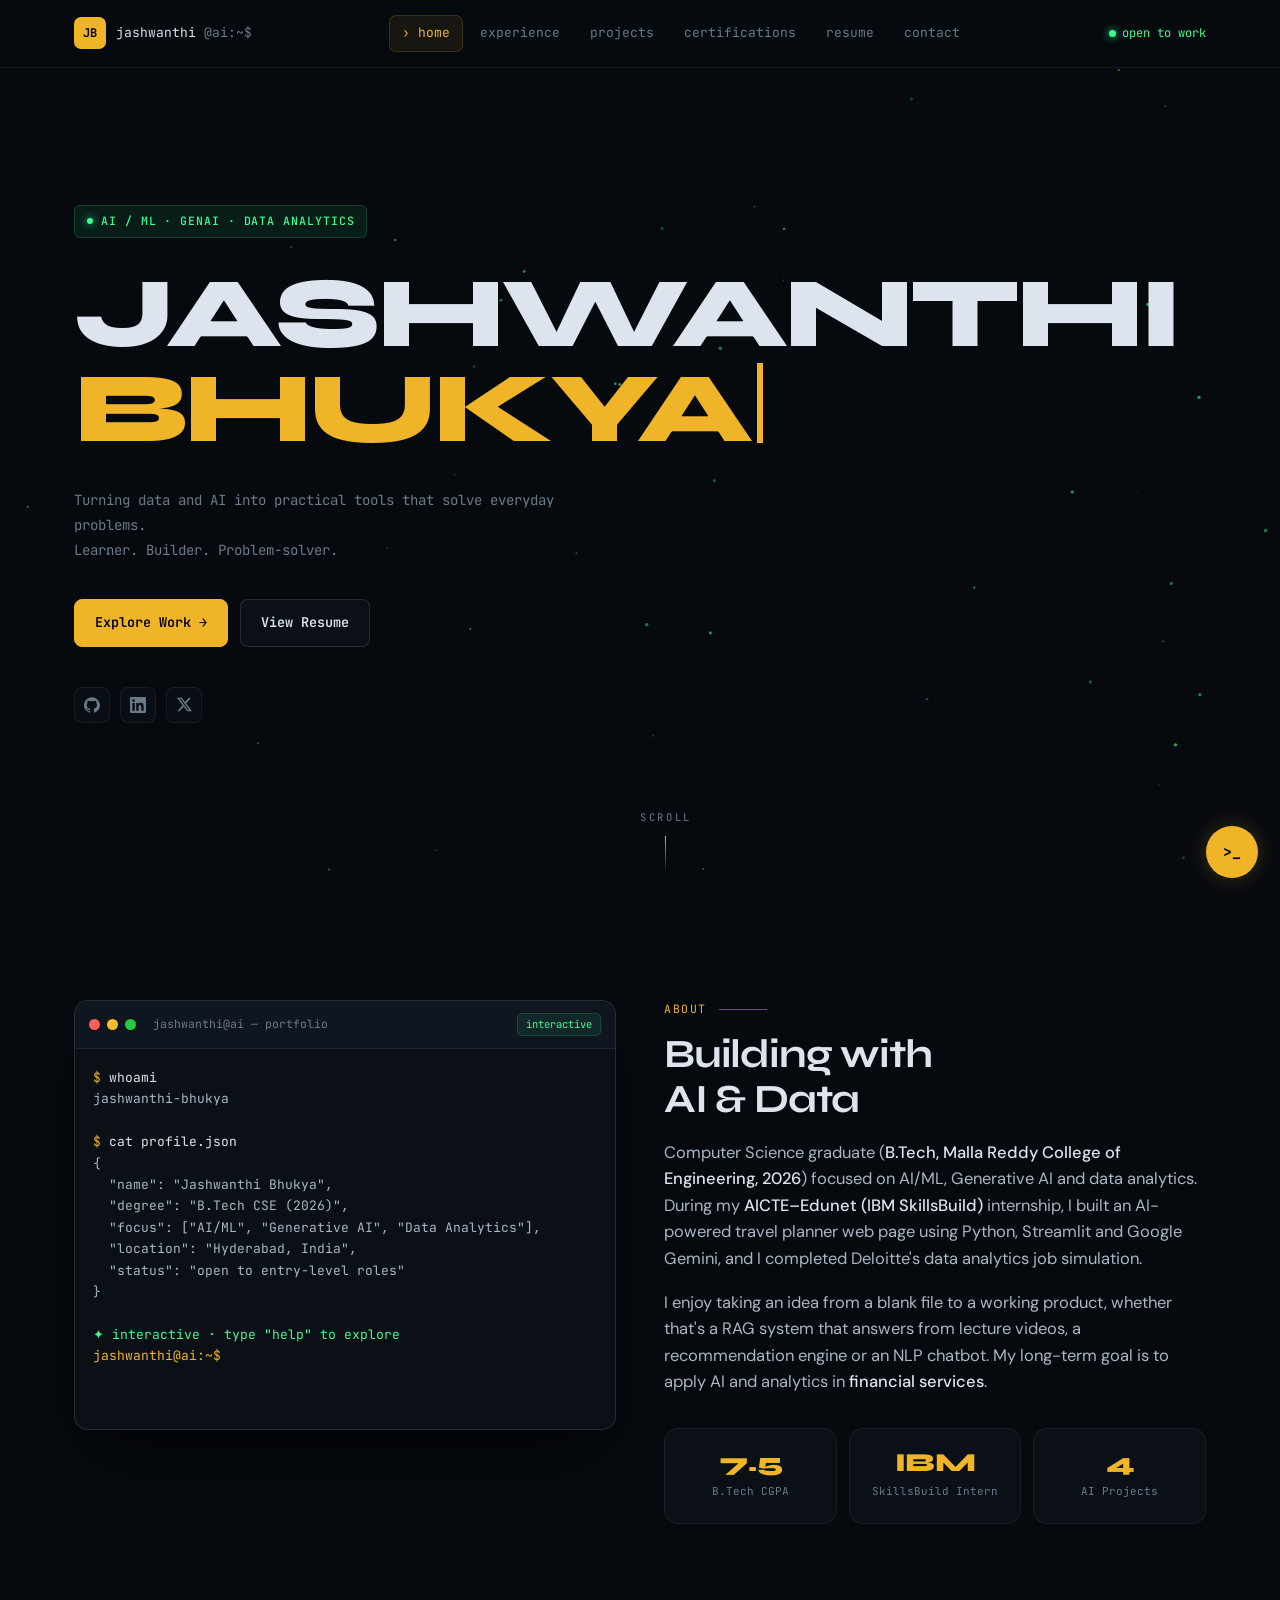
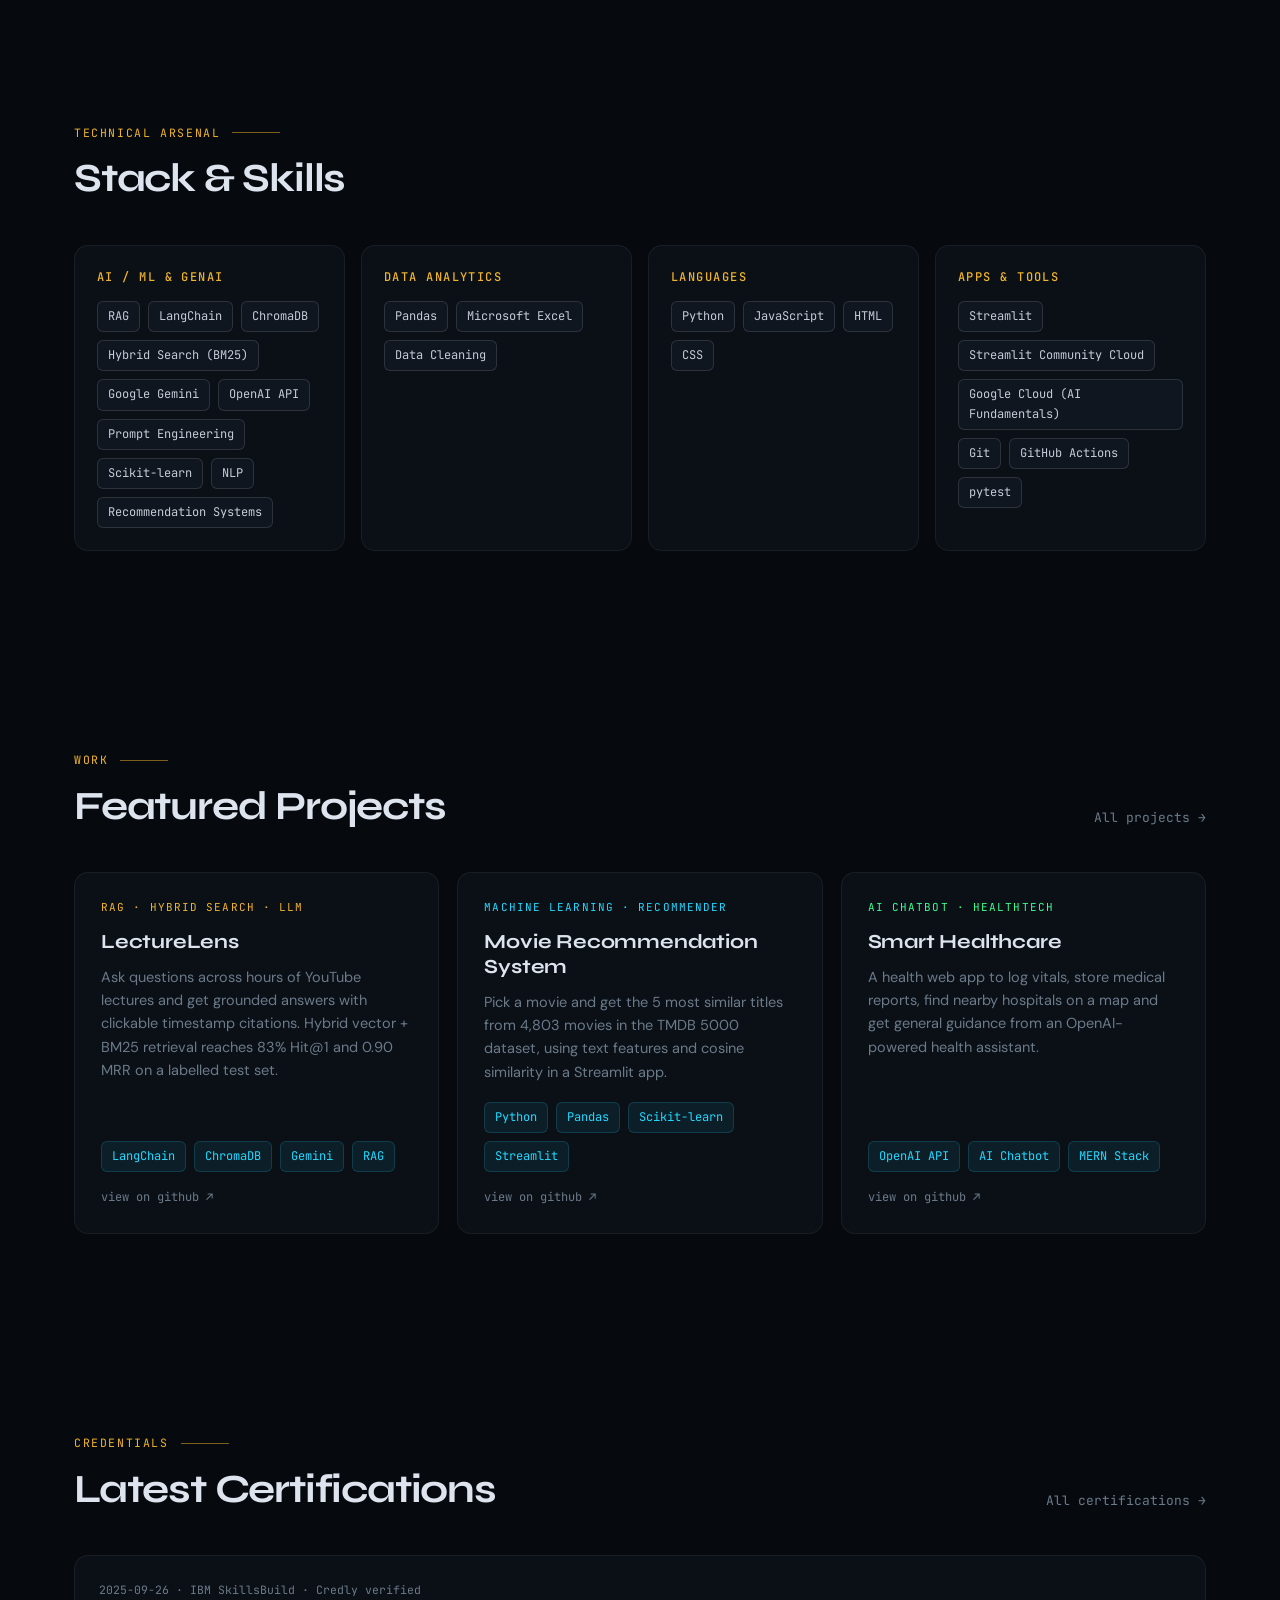
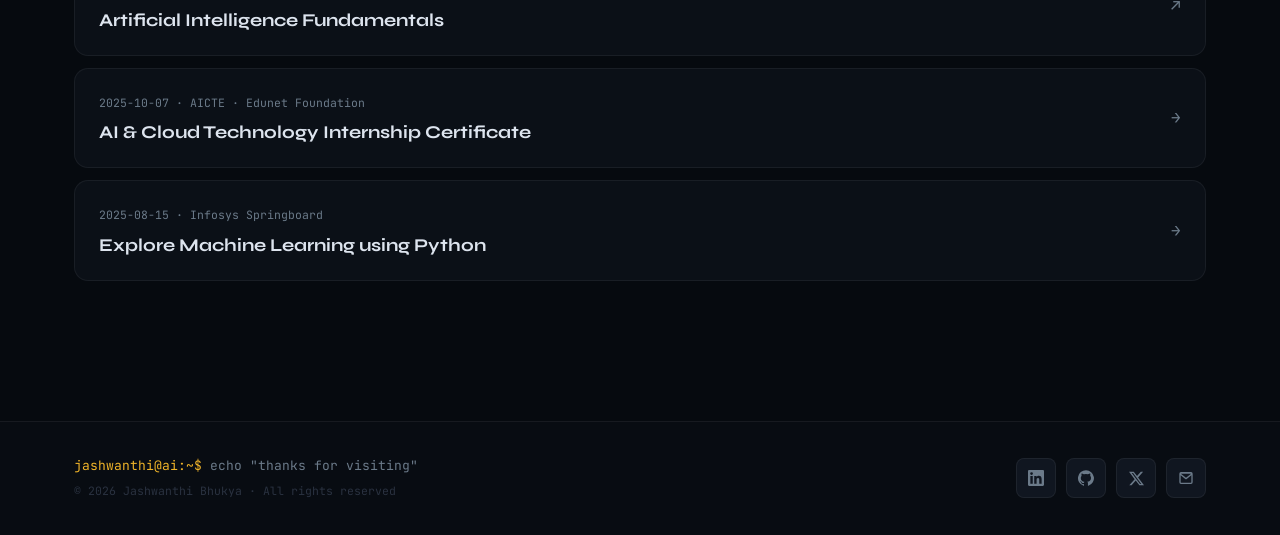
==== index.html @ b8790a80 "Add files via upload" ====
<!doctype html>
<html lang="en">
<head>
<meta charset="utf-8">
<meta name="viewport" content="width=device-width, initial-scale=1">
<title>Jashwanthi Bhukya | AI/ML, GenAI &amp; Data Analytics</title>
<meta name="description" content="Jashwanthi Bhukya – 2026 Computer Science graduate building with AI/ML, Generative AI and data analytics. Based in Hyderabad, open to roles in Hyderabad, Bengaluru and across India.">
<meta property="og:title" content="Jashwanthi Bhukya | AI/ML, GenAI & Data Analytics">
<meta property="og:description" content="Turning data and AI into practical tools that solve everyday problems.">
<link rel="icon" href="data:image/svg+xml,%3Csvg xmlns='http://www.w3.org/2000/svg' viewBox='0 0 32 32'%3E%3Crect width='32' height='32' rx='7' fill='%23f0b429'/%3E%3Ctext x='16' y='21' font-family='monospace' font-size='13' font-weight='700' text-anchor='middle' fill='%23000'%3EJB%3C/text%3E%3C/svg%3E">
<link rel="preconnect" href="https://fonts.googleapis.com">
<link rel="preconnect" href="https://fonts.gstatic.com" crossorigin>
<link href="https://fonts.googleapis.com/css2?family=Syne:wght@600;700;800&family=JetBrains+Mono:wght@400;500;600;700&family=DM+Sans:opsz,wght@9..40,300;9..40,400;9..40,500&display=swap" rel="stylesheet">
<link rel="stylesheet" href="styles.css">
</head>
<body data-page="home">
<main>

<!-- ================= HERO ================= -->
<section class="hero">
  <div class="container">
    <div class="animate-in d-1"><span class="pill">AI / ML · GenAI · Data Analytics</span></div>
    <div class="animate-in d-2"><h1><span class="line">Jashwanthi</span><span class="line accent">Bhukya<span class="cursor"></span></span></h1></div>
    <div class="animate-in d-3"><p class="tagline">Turning data and AI into practical tools that solve everyday problems.<br>Learner. Builder. Problem-solver.</p></div>
    <div class="animate-in d-4 btn-row">
      <a href="projects.html" class="btn primary">Explore Work →</a>
      <a href="resume.html" class="btn">View Resume</a>
    </div>
    <div class="animate-in d-5 hero-socials-wrap"><div data-socials="hero-socials"></div></div>
  </div>
  <div class="scroll-hint animate-in d-6">scroll</div>
</section>

<!-- ================= ABOUT ================= -->
<section>
  <div class="container about-grid">
    <div class="terminal reveal">
      <div class="term-bar"><i></i><i></i><i></i><span>jashwanthi@ai — portfolio</span><span class="badge-int">interactive</span></div>
      <div class="term-body" id="term-body">
        <div class="term-input"><label for="term-in">jashwanthi@ai:~$</label><input id="term-in" type="text" autocomplete="off" spellcheck="false" aria-label="Terminal command"></div>
      </div>
    </div>

    <div class="about-copy reveal">
      <span class="label">About</span>
      <h2>Building with<br>AI &amp; Data</h2>
      <p>Computer Science graduate (<b>B.Tech, Malla Reddy College of Engineering, 2026</b>) focused on AI/ML, Generative AI and data analytics. During my <b>AICTE–Edunet (IBM SkillsBuild)</b> internship, I built an AI-powered travel planner web page using Python, Streamlit and Google Gemini, and I completed Deloitte's data analytics job simulation.</p>
      <p>I enjoy taking an idea from a blank file to a working product, whether that's a RAG system that answers from lecture videos, a recommendation engine or an NLP chatbot. My long-term goal is to apply AI and analytics in <b>financial services</b>.</p>
      <div class="stats">
        <div class="stat"><b>7.5</b><span>B.Tech CGPA</span></div>
        <div class="stat"><b>IBM</b><span>SkillsBuild Intern</span></div>
        <div class="stat"><b>4</b><span>AI Projects</span></div>
      </div>
    </div>
  </div>
</section>

<!-- ================= STACK ================= -->
<section>
  <div class="container">
    <div class="section-head reveal"><div><span class="label">Technical Arsenal</span><h2>Stack &amp; Skills</h2></div></div>
    <div class="stack-grid">
      <div class="stack-card reveal"><h3>AI / ML &amp; GENAI</h3><div class="chips"><span class="chip">RAG</span><span class="chip">LangChain</span><span class="chip">ChromaDB</span><span class="chip">Hybrid Search (BM25)</span><span class="chip">Google Gemini</span><span class="chip">OpenAI API</span><span class="chip">Prompt Engineering</span><span class="chip">Scikit-learn</span><span class="chip">NLP</span><span class="chip">Recommendation Systems</span></div></div>
      <div class="stack-card reveal"><h3>DATA ANALYTICS</h3><div class="chips"><span class="chip">Pandas</span><span class="chip">Microsoft Excel</span><span class="chip">Data Cleaning</span></div></div>
      <div class="stack-card reveal"><h3>LANGUAGES</h3><div class="chips"><span class="chip">Python</span><span class="chip">JavaScript</span><span class="chip">HTML</span><span class="chip">CSS</span></div></div>
      <div class="stack-card reveal"><h3>APPS &amp; TOOLS</h3><div class="chips"><span class="chip">Streamlit</span><span class="chip">Streamlit Community Cloud</span><span class="chip">Google Cloud (AI Fundamentals)</span><span class="chip">Git</span><span class="chip">GitHub Actions</span><span class="chip">pytest</span></div></div>
    </div>
  </div>
</section>

<!-- ================= FEATURED PROJECTS ================= -->
<section>
  <div class="container">
    <div class="section-head reveal">
      <div><span class="label">Work</span><h2>Featured Projects</h2></div>
      <a href="projects.html" class="link-arrow">All projects →</a>
    </div>
    <div class="project-grid">
      <a class="project reveal" href="https://github.com/bhukyajashwanthi/lecturelens" target="_blank" rel="noopener">
        <span class="cat">RAG · Hybrid Search · LLM</span>
        <h3>LectureLens</h3>
        <p>Ask questions across hours of YouTube lectures and get grounded answers with clickable timestamp citations. Hybrid vector + BM25 retrieval reaches 83% Hit@1 and 0.90 MRR on a labelled test set.</p>
        <div class="chips"><span class="chip">LangChain</span><span class="chip">ChromaDB</span><span class="chip">Gemini</span><span class="chip">RAG</span></div>
        <span class="go">view on github ↗</span>
      </a>
      <a class="project reveal" href="https://github.com/bhukyajashwanthi/Movie-Recommendation-System" target="_blank" rel="noopener">
        <span class="cat cyan">Machine Learning · Recommender</span>
        <h3>Movie Recommendation System</h3>
        <p>Pick a movie and get the 5 most similar titles from 4,803 movies in the TMDB 5000 dataset, using text features and cosine similarity in a Streamlit app.</p>
        <div class="chips"><span class="chip">Python</span><span class="chip">Pandas</span><span class="chip">Scikit-learn</span><span class="chip">Streamlit</span></div>
        <span class="go">view on github ↗</span>
      </a>
      <a class="project reveal" href="https://github.com/bhukyajashwanthi/smarthealthcare" target="_blank" rel="noopener">
        <span class="cat green">AI Chatbot · HealthTech</span>
        <h3>Smart Healthcare</h3>
        <p>A health web app to log vitals, store medical reports, find nearby hospitals on a map and get general guidance from an OpenAI-powered health assistant.</p>
        <div class="chips"><span class="chip">OpenAI API</span><span class="chip">AI Chatbot</span><span class="chip">MERN Stack</span></div>
        <span class="go">view on github ↗</span>
      </a>
    </div>
  </div>
</section>

<!-- ================= LATEST CREDENTIALS (mirrors "Latest Writing") ================= -->
<section>
  <div class="container">
    <div class="section-head reveal">
      <div><span class="label">Credentials</span><h2>Latest Certifications</h2></div>
      <a href="certifications.html" class="link-arrow">All certifications →</a>
    </div>
    <div class="list-rows">
      <a class="row-link reveal" href="https://www.credly.com/badges/cf4768bc-b0b2-471b-96e0-168a74e50fd7" target="_blank" rel="noopener">
        <div><span class="meta">2025-09-26 · IBM SkillsBuild · Credly verified</span><h3>Artificial Intelligence Fundamentals</h3></div><span class="arrow">↗</span>
      </a>
      <a class="row-link reveal" href="certificates/aicte-edunet-internship.pdf" target="_blank" rel="noopener">
        <div><span class="meta">2025-10-07 · AICTE · Edunet Foundation</span><h3>AI &amp; Cloud Technology Internship Certificate</h3></div><span class="arrow">→</span>
      </a>
      <a class="row-link reveal" href="certificates/infosys-explore-ml-python.jpg" target="_blank" rel="noopener">
        <div><span class="meta">2025-08-15 · Infosys Springboard</span><h3>Explore Machine Learning using Python</h3></div><span class="arrow">→</span>
      </a>
    </div>
  </div>
</section>

</main>
<script src="script.js"></script>
</body>
</html>
---- styles.css ----
:root {
  --bg: #060a0f; --surface: #0b1017; --surface-2: #101620; --surface-3: #192030;
  --border: #ffffff0f; --border-bright: #ffffff1f;
  --amber: #f0b429; --amber-10: #f0b42914; --amber-20: #f0b42929;
  --amber-glow: 0 0 20px #f0b42933, 0 0 60px #f0b42914;
  --cyan: #22d9ff; --cyan-10: #22d9ff14; --cyan-20: #22d9ff29;
  --green: #39ff91; --green-10: #39ff9114; --green-20: #39ff9129;
  --text: #dde4ee; --text-muted: #6b7a89; --text-dim: #2a3240;
  --font-display: "Syne", sans-serif; --font-mono: "JetBrains Mono", monospace; --font-body: "DM Sans", sans-serif;
  --nav-height: 68px; --radius: 8px; --radius-lg: 14px;
  color-scheme: dark;
}
* { box-sizing: border-box; margin: 0; padding: 0; }
html { scroll-behavior: smooth; scroll-padding-top: calc(var(--nav-height) + 12px); }
body { background: var(--bg); color: var(--text); font-family: var(--font-body); font-size: 16px; line-height: 1.6; overflow-x: hidden; min-height: 100vh; display: flex; flex-direction: column; }
main { flex: 1; }
a { color: inherit; text-decoration: none; }
::selection { background: var(--amber); color: #000; }
#particles { position: fixed; inset: 0; z-index: 0; pointer-events: none; }
main, footer { position: relative; z-index: 1; }
.container { width: 100%; max-width: 1180px; margin: 0 auto; padding: 0 24px; }
.muted { color: var(--text-muted); }

/* ================= NAV ================= */
.nav { position: fixed; top: 0; left: 0; right: 0; height: var(--nav-height); z-index: 50; display: flex; align-items: center;
  background: #060a0fcc; backdrop-filter: blur(14px); -webkit-backdrop-filter: blur(14px); border-bottom: 1px solid var(--border); }
.nav .container { display: flex; align-items: center; justify-content: space-between; gap: 16px; }
.brand { display: flex; align-items: center; gap: 10px; font-family: var(--font-mono); font-size: 13px; }
.brand-logo { width: 32px; height: 32px; border-radius: 7px; background: var(--amber); color: #000; display: grid; place-items: center; font-weight: 700; font-size: 12px; }
.brand-host { color: var(--text-muted); }
.nav-links { display: flex; gap: 4px; list-style: none; font-family: var(--font-mono); font-size: 13px; }
.nav-links a { padding: 7px 12px; border-radius: 7px; color: var(--text-muted); border: 1px solid transparent; transition: color .2s, background .2s; display: block; }
.nav-links a:hover { color: var(--text); }
.nav-links a.active { color: var(--amber); background: var(--amber-10); border-color: var(--amber-20); }
.nav-links a.active::before { content: "› "; }
.nav-right { display: flex; align-items: center; gap: 12px; }
.status { font-family: var(--font-mono); font-size: 12px; color: var(--green); display: flex; align-items: center; gap: 6px; white-space: nowrap; }
.status::before { content: ""; width: 7px; height: 7px; border-radius: 50%; background: var(--green); box-shadow: 0 0 8px var(--green); animation: pulse 2s infinite; }
@keyframes pulse { 50% { opacity: .35; } }
.menu-btn { display: none; background: none; border: 1px solid var(--border-bright); color: var(--text); border-radius: 7px; width: 36px; height: 34px; font-size: 16px; cursor: pointer; }

/* ================= HERO ================= */
.hero { min-height: 100vh; display: flex; align-items: center; padding: calc(var(--nav-height) + 40px) 0 80px; position: relative; }
.pill { display: inline-flex; align-items: center; gap: 8px; font-family: var(--font-mono); font-size: 11.5px; font-weight: 500; letter-spacing: .08em;
  color: var(--green); background: var(--green-10); border: 1px solid var(--green-20); padding: 6px 12px; border-radius: 6px; text-transform: uppercase; }
.pill::before { content: ""; width: 6px; height: 6px; border-radius: 50%; background: var(--green); box-shadow: 0 0 8px var(--green); }
.hero h1 { font-family: var(--font-display); font-weight: 800; font-size: min(100px, calc((min(100vw, 1180px) - 52px) / 11.2)); line-height: .95; letter-spacing: -0.04em; margin: 28px 0 32px; text-transform: uppercase; }
.hero h1 .line { display: block; }
.hero h1 .accent { color: var(--amber); }
.cursor { display: inline-block; width: .06em; height: .8em; background: var(--amber); margin-left: .08em; vertical-align: -0.02em; animation: blink 1s steps(1) infinite; }
@keyframes blink { 50% { opacity: 0; } }
.tagline { font-family: var(--font-mono); font-size: 14px; color: var(--text-muted); max-width: 540px; line-height: 1.8; }
.btn-row { display: flex; flex-wrap: wrap; gap: 12px; margin-top: 36px; }
.btn { display: inline-flex; align-items: center; gap: 8px; font-family: var(--font-mono); font-size: 13.5px; font-weight: 600; padding: 12px 20px; border-radius: var(--radius);
  border: 1px solid var(--border-bright); background: var(--surface); color: var(--text); cursor: pointer; transition: transform .2s, box-shadow .2s, border-color .2s; }
.btn:hover { transform: translateY(-2px); border-color: var(--amber-20); }
.btn.primary { background: var(--amber); color: #000; border-color: var(--amber); }
.btn.primary:hover { box-shadow: var(--amber-glow); }
.btn.small { padding: 7px 12px; font-size: 12px; }
.scroll-hint { position: absolute; bottom: 28px; left: 50%; transform: translateX(-50%); font-family: var(--font-mono); font-size: 10.5px; letter-spacing: .25em; color: var(--text-muted); display: flex; flex-direction: column; align-items: center; gap: 10px; text-transform: uppercase; }
.scroll-hint::after { content: ""; width: 1px; height: 36px; background: linear-gradient(var(--amber), transparent); animation: drip 2s infinite; }
@keyframes drip { 0% { transform: scaleY(0); transform-origin: top; } 50% { transform: scaleY(1); transform-origin: top; } 51% { transform-origin: bottom; } 100% { transform: scaleY(0); transform-origin: bottom; } }

/* staggered entrance */
.animate-in { opacity: 0; transform: translateY(18px); animation: rise .8s cubic-bezier(.2,.7,.2,1) forwards; }
.d-1 { animation-delay: .1s; } .d-2 { animation-delay: .25s; } .d-3 { animation-delay: .45s; } .d-4 { animation-delay: .6s; } .d-5 { animation-delay: .75s; } .d-6 { animation-delay: 1s; }
@keyframes rise { to { opacity: 1; transform: none; } }

/* ================= SOCIAL ICONS ================= */
.socials-icons { display: flex; gap: 10px; flex-wrap: wrap; }
.socials-icons a { width: 36px; height: 36px; display: grid; place-items: center; border-radius: var(--radius); background: #0b1017cc; border: 1px solid var(--border);
  color: var(--text-muted); transition: color .2s, border-color .2s, transform .2s, box-shadow .2s, background .2s; }
.socials-icons a:hover, .socials-icons a:focus-visible { color: var(--amber); border-color: var(--amber-20); background: var(--amber-10); transform: translateY(-3px); box-shadow: var(--amber-glow); outline: none; }
.hero-socials { margin-top: 40px; }

/* ================= SECTIONS ================= */
section { padding: 100px 0; }
.label { font-family: var(--font-mono); font-size: 11.5px; letter-spacing: .14em; color: var(--amber); display: flex; align-items: center; gap: 12px; text-transform: uppercase; }
.label::after { content: ""; width: 48px; height: 1px; background: var(--amber); opacity: .5; }
h2 { font-family: var(--font-display); font-weight: 700; font-size: clamp(30px, 4vw, 40px); letter-spacing: -0.03em; line-height: 1.12; margin: 14px 0 0; }
.section-head { display: flex; justify-content: space-between; align-items: flex-end; gap: 16px; margin-bottom: 44px; flex-wrap: wrap; }
.link-arrow { font-family: var(--font-mono); font-size: 13px; color: var(--text-muted); transition: color .2s; }
.link-arrow:hover { color: var(--amber); }

/* page header (inner pages) */
.page-head { padding: calc(var(--nav-height) + 72px) 0 40px; }
.page-head h1 { font-family: var(--font-display); font-weight: 800; font-size: clamp(28px, 8.6vw, 76px); letter-spacing: -0.04em; line-height: 1.02; margin-top: 16px; }
.page-head p { font-size: 16px; color: var(--text-muted); max-width: 560px; margin-top: 18px; }
.page-body { padding: 20px 0 100px; }

/* ================= ABOUT ================= */
.about-grid { display: grid; grid-template-columns: 1fr 1fr; gap: 48px; align-items: start; }
.about-copy p { color: #aab6c3; margin-top: 18px; font-size: 16.5px; }
.about-copy p b { color: var(--text); font-weight: 500; }
.stats { display: grid; grid-template-columns: repeat(3, 1fr); gap: 12px; margin-top: 32px; }
.stat { background: var(--surface); border: 1px solid var(--border); border-radius: var(--radius-lg); padding: 20px 12px; text-align: center; }
.stat b { display: block; font-family: var(--font-display); font-weight: 800; font-size: 26px; color: var(--amber); letter-spacing: -0.02em; line-height: 1.1; }
.stat span { font-family: var(--font-mono); font-size: 11px; color: var(--text-muted); }

/* ================= TERMINAL ================= */
.terminal { background: var(--surface); border: 1px solid var(--border-bright); border-radius: var(--radius-lg); overflow: hidden; font-family: var(--font-mono); font-size: 13px; box-shadow: 0 30px 80px #00000080; }
.term-bar { display: flex; align-items: center; gap: 7px; padding: 12px 14px; background: var(--surface-2); border-bottom: 1px solid var(--border); }
.term-bar i { width: 11px; height: 11px; border-radius: 50%; display: block; }
.term-bar i:nth-child(1) { background: #ff5f57; } .term-bar i:nth-child(2) { background: #febc2e; } .term-bar i:nth-child(3) { background: #28c840; }
.term-bar span { margin-left: 10px; font-size: 11.5px; color: var(--text-muted); }
.term-bar .badge-int { margin-left: auto; font-size: 10.5px; color: var(--green); border: 1px solid var(--green-20); background: var(--green-10); padding: 2px 8px; border-radius: 5px; }
.term-body { padding: 18px; height: 380px; overflow-y: auto; line-height: 1.65; scrollbar-width: thin; scrollbar-color: var(--surface-3) transparent; }
.term-body .out { white-space: pre-wrap; color: #aab6c3; }
.term-body .cmd { color: var(--text); white-space: pre-wrap; }
.term-body .cmd b { color: var(--amber); font-weight: 400; }
.term-body .key { color: var(--cyan); }
.term-body .ok { color: var(--green); }
.term-body .err { color: #ff7b72; white-space: pre-wrap; }
.term-input { display: flex; align-items: center; gap: 8px; }
.term-input label { color: var(--amber); white-space: nowrap; }
.term-input input { flex: 1; min-width: 0; background: none; border: 0; outline: 0; color: var(--text); font: inherit; caret-color: var(--amber); }

/* ================= STACK ================= */
.stack-grid { display: grid; grid-template-columns: repeat(auto-fit, minmax(260px, 1fr)); gap: 16px; }
.stack-card { background: var(--surface); border: 1px solid var(--border); border-radius: var(--radius-lg); padding: 22px; transition: border-color .25s, transform .25s; }
.stack-card:hover { border-color: var(--amber-20); transform: translateY(-3px); }
.stack-card h3 { font-family: var(--font-mono); font-size: 12px; letter-spacing: .12em; color: var(--amber); font-weight: 500; margin-bottom: 14px; }
.chips { display: flex; flex-wrap: wrap; gap: 8px; }
.chip { font-family: var(--font-mono); font-size: 12px; padding: 5px 10px; border-radius: 6px; background: var(--surface-2); border: 1px solid var(--border-bright); color: #c3ccd7; }

/* ================= PROJECT CARDS (home) ================= */
.project-grid { display: grid; grid-template-columns: repeat(3, 1fr); gap: 18px; }
.project { background: var(--surface); border: 1px solid var(--border); border-radius: var(--radius-lg); padding: 26px; display: flex; flex-direction: column; transition: transform .25s, border-color .25s, box-shadow .25s; }
a.project:hover { transform: translateY(-4px); border-color: var(--amber-20); box-shadow: 0 20px 50px #00000066; }
.project .cat { font-family: var(--font-mono); font-size: 11px; letter-spacing: .1em; text-transform: uppercase; color: var(--amber); }
.cat.cyan { color: var(--cyan) !important; } .cat.green { color: var(--green) !important; }
.project h3 { font-family: var(--font-display); font-size: 20px; font-weight: 700; letter-spacing: -0.01em; line-height: 1.25; margin: 12px 0 12px; }
.project p { color: var(--text-muted); font-size: 14.5px; flex: 1; }
.project .chips, .pcard .chips, .job .chips { margin-top: 18px; }
.project .chip, .pcard .chip, .job .chip { color: var(--cyan); background: var(--cyan-10); border-color: var(--cyan-20); }
.project .go { font-family: var(--font-mono); font-size: 12px; color: var(--text-muted); margin-top: 16px; }
a.project:hover .go { color: var(--amber); }

/* ================= PROJECTS PAGE ================= */
.pcards { display: grid; gap: 18px; }
.pcard { background: var(--surface); border: 1px solid var(--border); border-radius: var(--radius-lg); padding: 28px 30px; transition: border-color .25s; }
.pcard:hover { border-color: var(--amber-20); }
.pcard-top { display: flex; justify-content: space-between; gap: 14px; align-items: flex-start; flex-wrap: wrap; }
.pcard .ctx { display: block; font-family: var(--font-mono); font-size: 11px; letter-spacing: .1em; text-transform: uppercase; color: var(--text-muted); }
.pcard .cat { display: block; font-family: var(--font-mono); font-size: 11.5px; letter-spacing: .06em; color: var(--amber); margin-top: 4px; }
.pcard h3 { font-family: var(--font-display); font-size: 24px; font-weight: 700; letter-spacing: -0.02em; margin-top: 12px; }
.pcard p { color: #aab6c3; margin-top: 10px; max-width: 860px; }
.badge { font-family: var(--font-mono); font-size: 11px; padding: 4px 10px; border-radius: 6px; white-space: nowrap; display: inline-flex; align-items: center; gap: 6px; }
.badge::before { content: ""; width: 6px; height: 6px; border-radius: 50%; background: currentColor; }
.badge.done { color: var(--green); background: var(--green-10); border: 1px solid var(--green-20); }
.badge.wip { color: var(--amber); background: var(--amber-10); border: 1px solid var(--amber-20); }
.tri { list-style: none; margin-top: 14px; display: grid; gap: 6px; color: #aab6c3; font-size: 15px; }
.tri li { padding-left: 20px; position: relative; }
.tri li::before { content: "▸"; position: absolute; left: 0; color: var(--amber); }
.pcard-foot { display: flex; gap: 18px; flex-wrap: wrap; margin-top: 20px; padding-top: 16px; border-top: 1px solid var(--border); font-family: var(--font-mono); font-size: 12.5px; }
.pcard-foot a { color: var(--text); transition: color .2s; } .pcard-foot a:hover { color: var(--amber); }
.pcard-foot .soon { color: var(--text-muted); }

/* ================= EXPERIENCE PAGE ================= */
.timeline { position: relative; display: grid; gap: 22px; padding-left: 34px; }
.timeline::before { content: ""; position: absolute; left: 7px; top: 10px; bottom: 10px; width: 1px; background: linear-gradient(var(--amber), var(--border)); }
.job { position: relative; background: var(--surface); border: 1px solid var(--border); border-radius: var(--radius-lg); padding: 26px 28px; transition: border-color .25s; }
.job:hover { border-color: var(--amber-20); }
.job.featured { border-color: var(--amber-20); box-shadow: 0 0 0 1px var(--amber-10) inset; }
.job::before { content: ""; position: absolute; left: -33px; top: 30px; width: 13px; height: 13px; border-radius: 50%; background: var(--bg); border: 2px solid var(--amber); box-shadow: 0 0 10px var(--amber-20); }
.job-top { display: flex; justify-content: space-between; gap: 12px; flex-wrap: wrap; align-items: flex-start; }
.job h3 { font-family: var(--font-display); font-size: 21px; font-weight: 700; letter-spacing: -0.01em; display: flex; align-items: center; gap: 10px; flex-wrap: wrap; }
.when { font-family: var(--font-mono); font-size: 11.5px; color: var(--text-muted); border: 1px solid var(--border-bright); background: var(--surface-2); padding: 4px 10px; border-radius: 6px; white-space: nowrap; }
.job .role { font-family: var(--font-mono); font-size: 13px; color: var(--amber); margin-top: 6px; }
.job .sub { font-family: var(--font-mono); font-size: 11.5px; color: var(--text-muted); margin-top: 2px; }
.job .btn-row { margin-top: 20px; }

/* ================= CERTIFICATIONS ================= */
.cert-grid { display: grid; grid-template-columns: repeat(auto-fill, minmax(330px, 1fr)); gap: 16px; }
.cert { background: var(--surface); border: 1px solid var(--border); border-radius: var(--radius-lg); padding: 22px; display: flex; flex-direction: column; gap: 6px; transition: border-color .25s, transform .25s; }
.cert:hover { border-color: var(--amber-20); transform: translateY(-3px); }
.cert .issuer { font-family: var(--font-mono); font-size: 11px; letter-spacing: .12em; text-transform: uppercase; color: var(--green); }
.cert h3 { font-family: var(--font-display); font-size: 17px; font-weight: 700; line-height: 1.3; }
.cert .date { font-family: var(--font-mono); font-size: 12px; color: var(--text-muted); }
.cert .btn-row { margin-top: auto; padding-top: 12px; gap: 8px; }

/* home "latest credentials" list (mirrors "Latest Writing") */
.list-rows { display: grid; gap: 12px; }
.row-link { display: flex; justify-content: space-between; align-items: center; gap: 16px; background: var(--surface); border: 1px solid var(--border); border-radius: var(--radius-lg); padding: 20px 24px; transition: border-color .25s, transform .25s; }
.row-link:hover { border-color: var(--amber-20); transform: translateX(4px); }
.row-link .meta { font-family: var(--font-mono); font-size: 11.5px; color: var(--text-muted); }
.row-link h3 { font-family: var(--font-display); font-size: 18px; font-weight: 700; margin-top: 4px; }
.row-link .arrow { font-family: var(--font-mono); color: var(--text-muted); transition: color .2s; }
.row-link:hover .arrow { color: var(--amber); }

/* ================= CONTACT PAGE ================= */
.contact-grid { display: grid; grid-template-columns: 1fr 1fr; gap: 28px; align-items: start; }
.cmd-label { font-family: var(--font-mono); font-size: 12.5px; color: var(--text-muted); margin-bottom: 14px; }
.cmd-label b { color: var(--amber); font-weight: 400; }
.channels { display: grid; gap: 12px; }
.channel { display: flex; align-items: center; gap: 16px; background: var(--surface); border: 1px solid var(--border); border-radius: var(--radius-lg); padding: 16px 20px; transition: border-color .25s, transform .25s; }
.channel:hover { border-color: var(--amber-20); transform: translateX(4px); }
.channel .ico { width: 38px; height: 38px; border-radius: 8px; display: grid; place-items: center; background: var(--surface-2); border: 1px solid var(--border-bright); color: var(--amber); flex-shrink: 0; }
.channel .txt { flex: 1; min-width: 0; }
.channel .txt small { display: block; font-family: var(--font-mono); font-size: 11px; color: var(--text-muted); }
.channel .txt span { font-family: var(--font-mono); font-size: 13.5px; word-break: break-all; }
.channel .arrow { font-family: var(--font-mono); color: var(--text-muted); }
.channel:hover .arrow { color: var(--amber); }
.where-box { margin-top: 18px; font-family: var(--font-mono); font-size: 12.5px; color: var(--text-muted); line-height: 1.8; }
.where-box b { color: var(--green); font-weight: 400; }
.compose .term-body { height: auto; }
.field { margin-bottom: 16px; }
.field label { display: block; color: var(--amber); font-size: 12.5px; margin-bottom: 6px; }
.field input, .field textarea { width: 100%; background: var(--surface-2); border: 1px solid var(--border-bright); border-radius: var(--radius); color: var(--text); font: 13px var(--font-mono); padding: 11px 12px; outline: none; transition: border-color .2s; resize: vertical; }
.field input:focus, .field textarea:focus { border-color: var(--amber); }
.form-note { font-size: 11px; color: var(--text-muted); margin-top: 10px; }

/* ================= RESUME ================= */
.pdf-frame { background: var(--surface); border: 1px solid var(--border-bright); border-radius: var(--radius-lg); overflow: hidden; }
.pdf-frame .term-bar a { margin-left: auto; font-family: var(--font-mono); font-size: 11.5px; color: var(--amber); }
.pdf-frame iframe { width: 100%; height: 82vh; border: 0; display: block; background: #fff; }

/* ================= FOOTER ================= */
footer { border-top: 1px solid var(--border); background: #080c12; padding: 34px 0; margin-top: 40px; }
footer .container { display: flex; justify-content: space-between; align-items: center; gap: 18px; flex-wrap: wrap; }
.foot-term { font-family: var(--font-mono); font-size: 13px; color: var(--amber); }
.foot-term span { color: var(--text-muted); }
.foot-copy { font-family: var(--font-mono); font-size: 11.5px; color: var(--text-dim); margin-top: 6px; }
.footer-socials a { width: 40px; height: 40px; background: var(--surface-2); }

/* ================= AGENT (>_ button) ================= */
.fab { position: fixed; right: 22px; bottom: 22px; z-index: 70; width: 52px; height: 52px; border-radius: 50%; background: var(--amber); color: #000; border: 0;
  font-family: var(--font-mono); font-weight: 700; font-size: 15px; cursor: pointer; box-shadow: var(--amber-glow); transition: transform .2s; }
.fab:hover { transform: scale(1.06); }
.agent { position: fixed; right: 24px; bottom: 88px; z-index: 69; width: min(420px, calc(100vw - 32px)); height: min(520px, calc(100vh - 120px)); display: none; flex-direction: column;
  background: #0b1017f5; backdrop-filter: blur(16px); -webkit-backdrop-filter: blur(16px); border: 1px solid var(--border-bright); border-radius: var(--radius-lg); box-shadow: 0 30px 80px #000000b3; font-family: var(--font-mono); font-size: 12.5px; overflow: hidden; }
.agent.open { display: flex; animation: rise .25s ease forwards; }
.agent-head { display: flex; align-items: center; justify-content: space-between; padding: 12px 14px; border-bottom: 1px solid var(--border); background: var(--surface-2); }
.agent-head .name { color: var(--text); display: flex; align-items: center; gap: 8px; }
.agent-head .name::before { content: ""; width: 7px; height: 7px; border-radius: 50%; background: var(--green); box-shadow: 0 0 8px var(--green); }
.agent-head .model { font-size: 10.5px; color: var(--amber); border: 1px solid var(--amber-20); background: var(--amber-10); padding: 2px 8px; border-radius: 5px; }
.agent-log { flex: 1; overflow-y: auto; padding: 14px; display: flex; flex-direction: column; gap: 10px; scrollbar-width: thin; scrollbar-color: var(--surface-3) transparent; }
.agent-intro { color: var(--text-muted); white-space: pre-wrap; line-height: 1.6; }
.agent-suggest { display: grid; gap: 8px; }
.agent-suggest button { text-align: left; background: var(--surface-2); border: 1px solid var(--border-bright); color: #aab6c3; border-radius: 7px; padding: 9px 12px; font: inherit; cursor: pointer; transition: border-color .2s, color .2s; }
.agent-suggest button:hover { border-color: var(--amber-20); color: var(--amber); }
.msg { max-width: 92%; padding: 9px 12px; border-radius: 9px; line-height: 1.6; white-space: pre-wrap; word-wrap: break-word; }
.msg.user { align-self: flex-end; background: var(--amber-10); border: 1px solid var(--amber-20); color: var(--text); }
.msg.bot { align-self: flex-start; background: var(--surface-2); border: 1px solid var(--border); color: #c3ccd7; }
.agent-form { display: flex; align-items: center; gap: 8px; padding: 12px 14px; border-top: 1px solid var(--border); }
.agent-form b { color: var(--amber); font-weight: 400; }
.agent-form input { flex: 1; min-width: 0; background: none; border: 0; outline: 0; color: var(--text); font: inherit; caret-color: var(--amber); }
.agent-form button { background: none; border: 1px solid var(--border-bright); color: var(--text-muted); border-radius: 6px; padding: 3px 8px; cursor: pointer; font: inherit; }

.toast { position: fixed; left: 50%; bottom: 28px; transform: translate(-50%, 20px); opacity: 0; background: var(--surface-3); border: 1px solid var(--green-20); color: var(--green);
  font-family: var(--font-mono); font-size: 12.5px; padding: 10px 16px; border-radius: 8px; z-index: 80; transition: .25s; pointer-events: none; }
.toast.show { opacity: 1; transform: translate(-50%, 0); }

.reveal { opacity: 0; transform: translateY(24px); transition: opacity .7s ease, transform .7s ease; }
.reveal.in { opacity: 1; transform: none; }

/* ================= RESPONSIVE ================= */
@media (max-width: 980px) {
  .about-grid, .contact-grid { grid-template-columns: 1fr; }
  .project-grid { grid-template-columns: 1fr 1fr; }
}
@media (max-width: 860px) {
  .menu-btn { display: block; }
  .status { display: none; }
  .nav-links { position: absolute; top: var(--nav-height); left: 0; right: 0; flex-direction: column; background: #060a0ff2; border-bottom: 1px solid var(--border); padding: 10px 16px 16px; display: none; }
  .nav-links.open { display: flex; }
}
@media (max-width: 640px) {
  .container { padding: 0 16px; }
  section { padding: 72px 0; }
  .project-grid, .cert-grid { grid-template-columns: 1fr; }
  .stats { gap: 8px; }
  .stat b { font-size: 21px; }
  .term-body { height: 320px; font-size: 12px; }
  .scroll-hint { display: none; }
  .pcard, .job { padding: 22px 20px; }
  .timeline { padding-left: 26px; }
  .job::before { left: -25px; }
  .timeline::before { left: 5px; }
  .agent { right: 16px; bottom: 84px; }
}
@media (prefers-reduced-motion: reduce) {
  *, *::before, *::after { animation: none !important; transition: none !important; scroll-behavior: auto !important; }
  .reveal, .animate-in { opacity: 1; transform: none; }
}

/* projects page: reference-style bottom row (tags left, links right) */
.pcard .cat { color: var(--green); }
.pcard .chip { color: var(--green); background: var(--green-10); border-color: var(--green-20); }
.pcard p, .pcard .tri { color: var(--text-muted); }
.pcard-bottom { display: flex; justify-content: space-between; align-items: center; gap: 16px; flex-wrap: wrap; margin-top: 22px; }
.pcard-bottom .chips { margin-top: 0; }
.pcard-links { display: flex; gap: 22px; font-family: var(--font-mono); font-size: 13px; font-weight: 600; white-space: nowrap; }
.pcard-links a { color: var(--green); transition: color .2s; }
.pcard-links a:hover { color: var(--amber); }
.pcard .cat.cyan, .pcard .cat.green { color: var(--green) !important; }
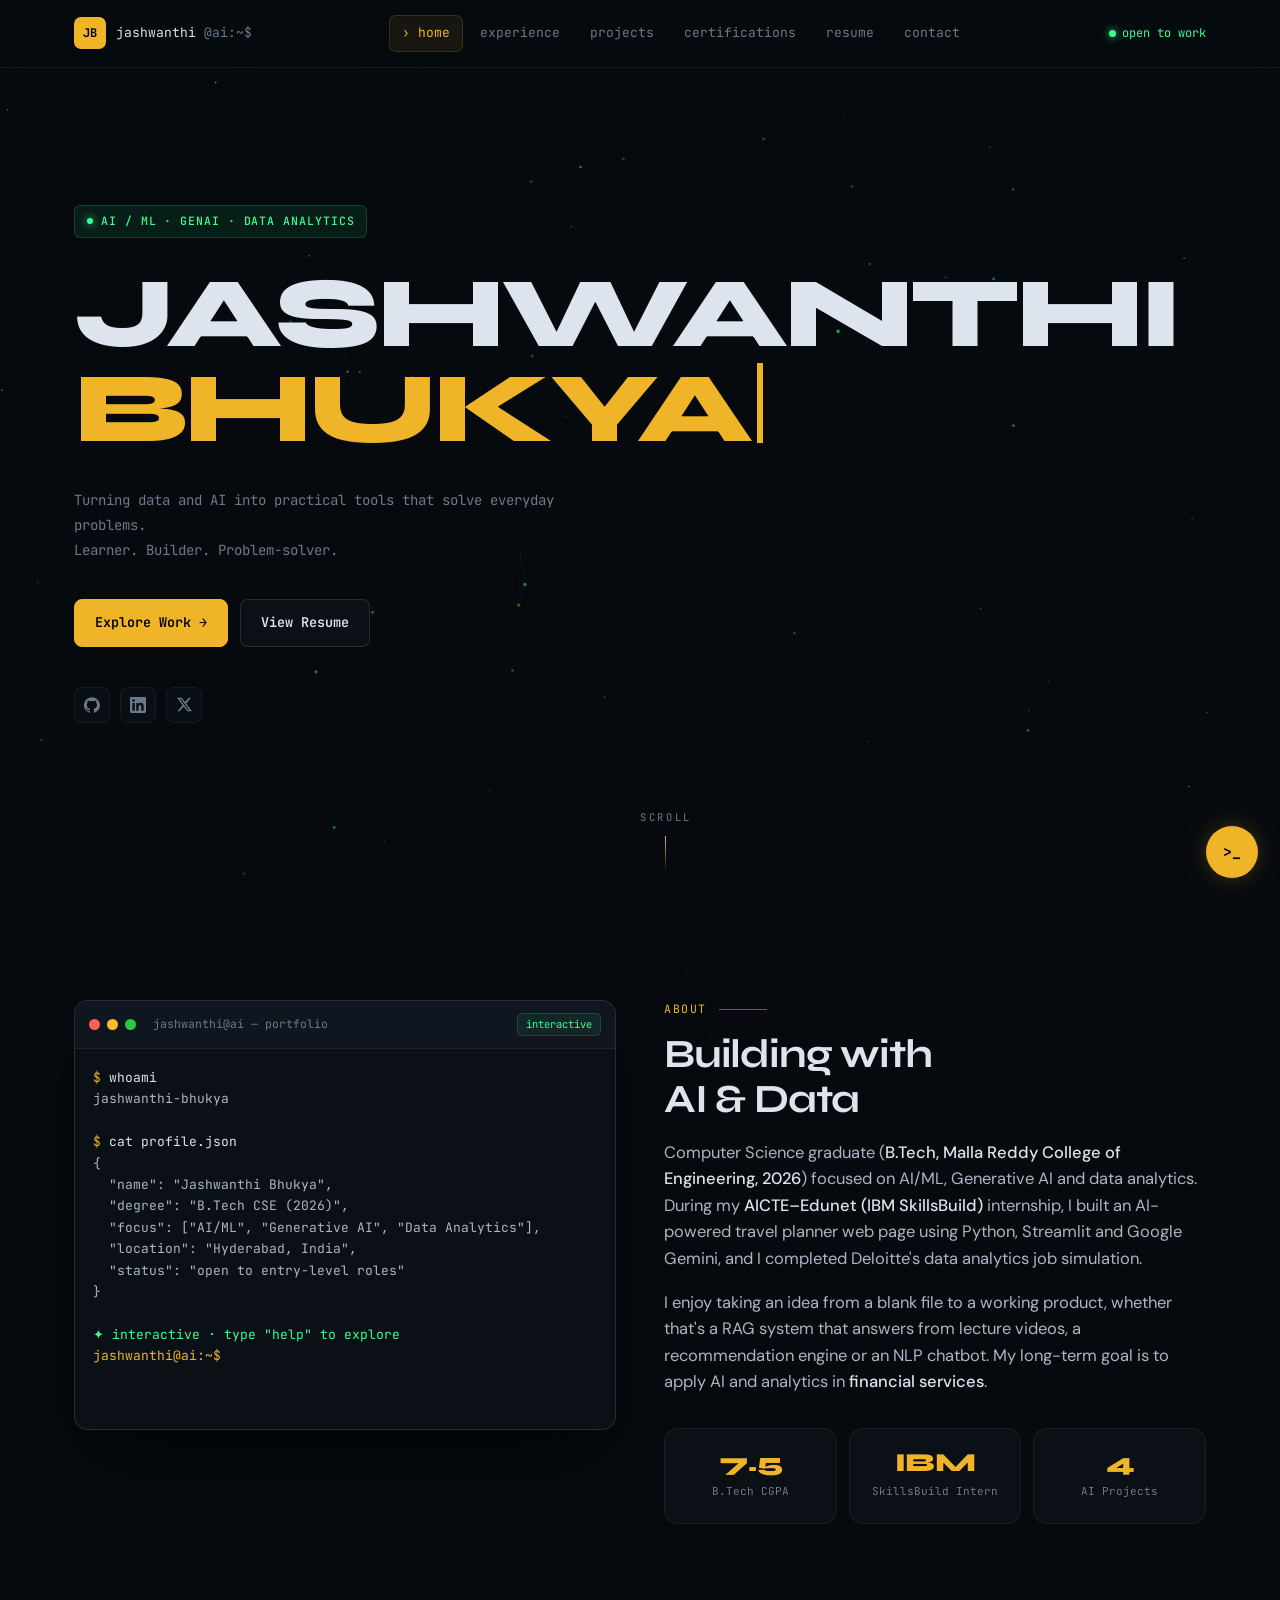
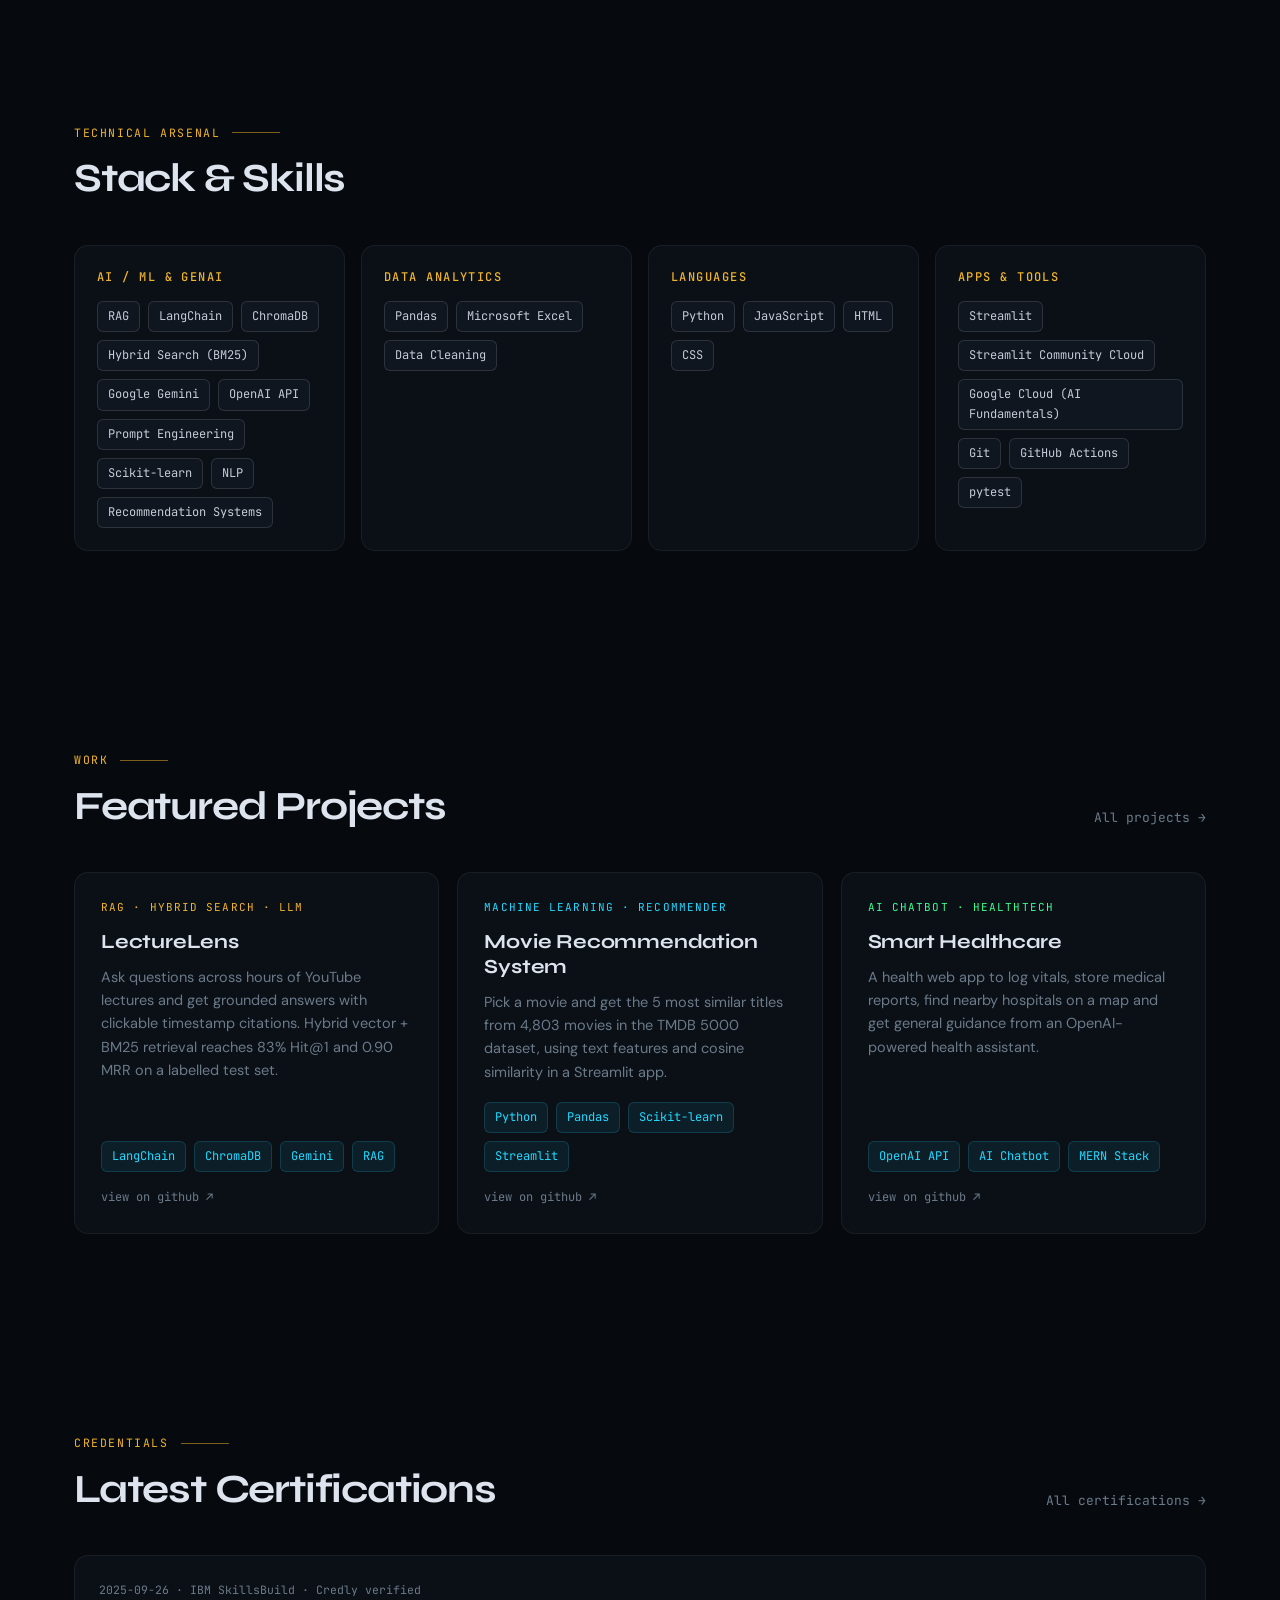
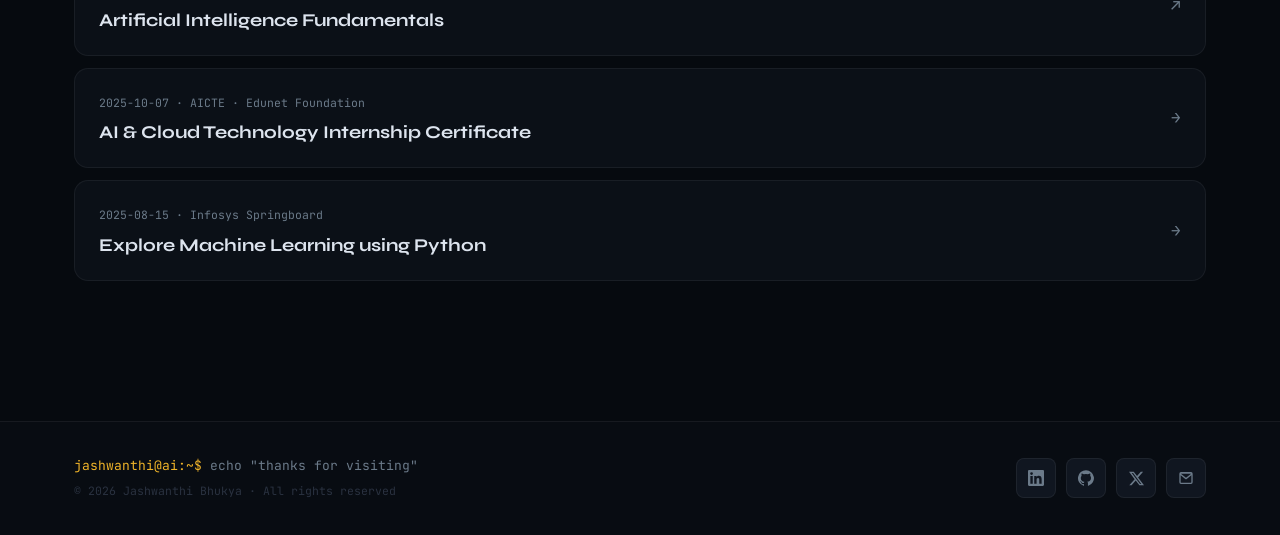
==== commit 767f7eac: "Add files via upload" ====
--- a/index.html
+++ b/index.html
@@ -112,10 +112,10 @@
       <a class="row-link reveal" href="https://www.credly.com/badges/cf4768bc-b0b2-471b-96e0-168a74e50fd7" target="_blank" rel="noopener">
         <div><span class="meta">2025-09-26 · IBM SkillsBuild · Credly verified</span><h3>Artificial Intelligence Fundamentals</h3></div><span class="arrow">↗</span>
       </a>
-      <a class="row-link reveal" href="certificates/aicte-edunet-internship.pdf" target="_blank" rel="noopener">
+      <a class="row-link reveal" href="aicte-edunet-internship.pdf" target="_blank" rel="noopener">
         <div><span class="meta">2025-10-07 · AICTE · Edunet Foundation</span><h3>AI &amp; Cloud Technology Internship Certificate</h3></div><span class="arrow">→</span>
       </a>
-      <a class="row-link reveal" href="certificates/infosys-explore-ml-python.jpg" target="_blank" rel="noopener">
+      <a class="row-link reveal" href="infosys-explore-ml-python.jpg" target="_blank" rel="noopener">
         <div><span class="meta">2025-08-15 · Infosys Springboard</span><h3>Explore Machine Learning using Python</h3></div><span class="arrow">→</span>
       </a>
     </div>
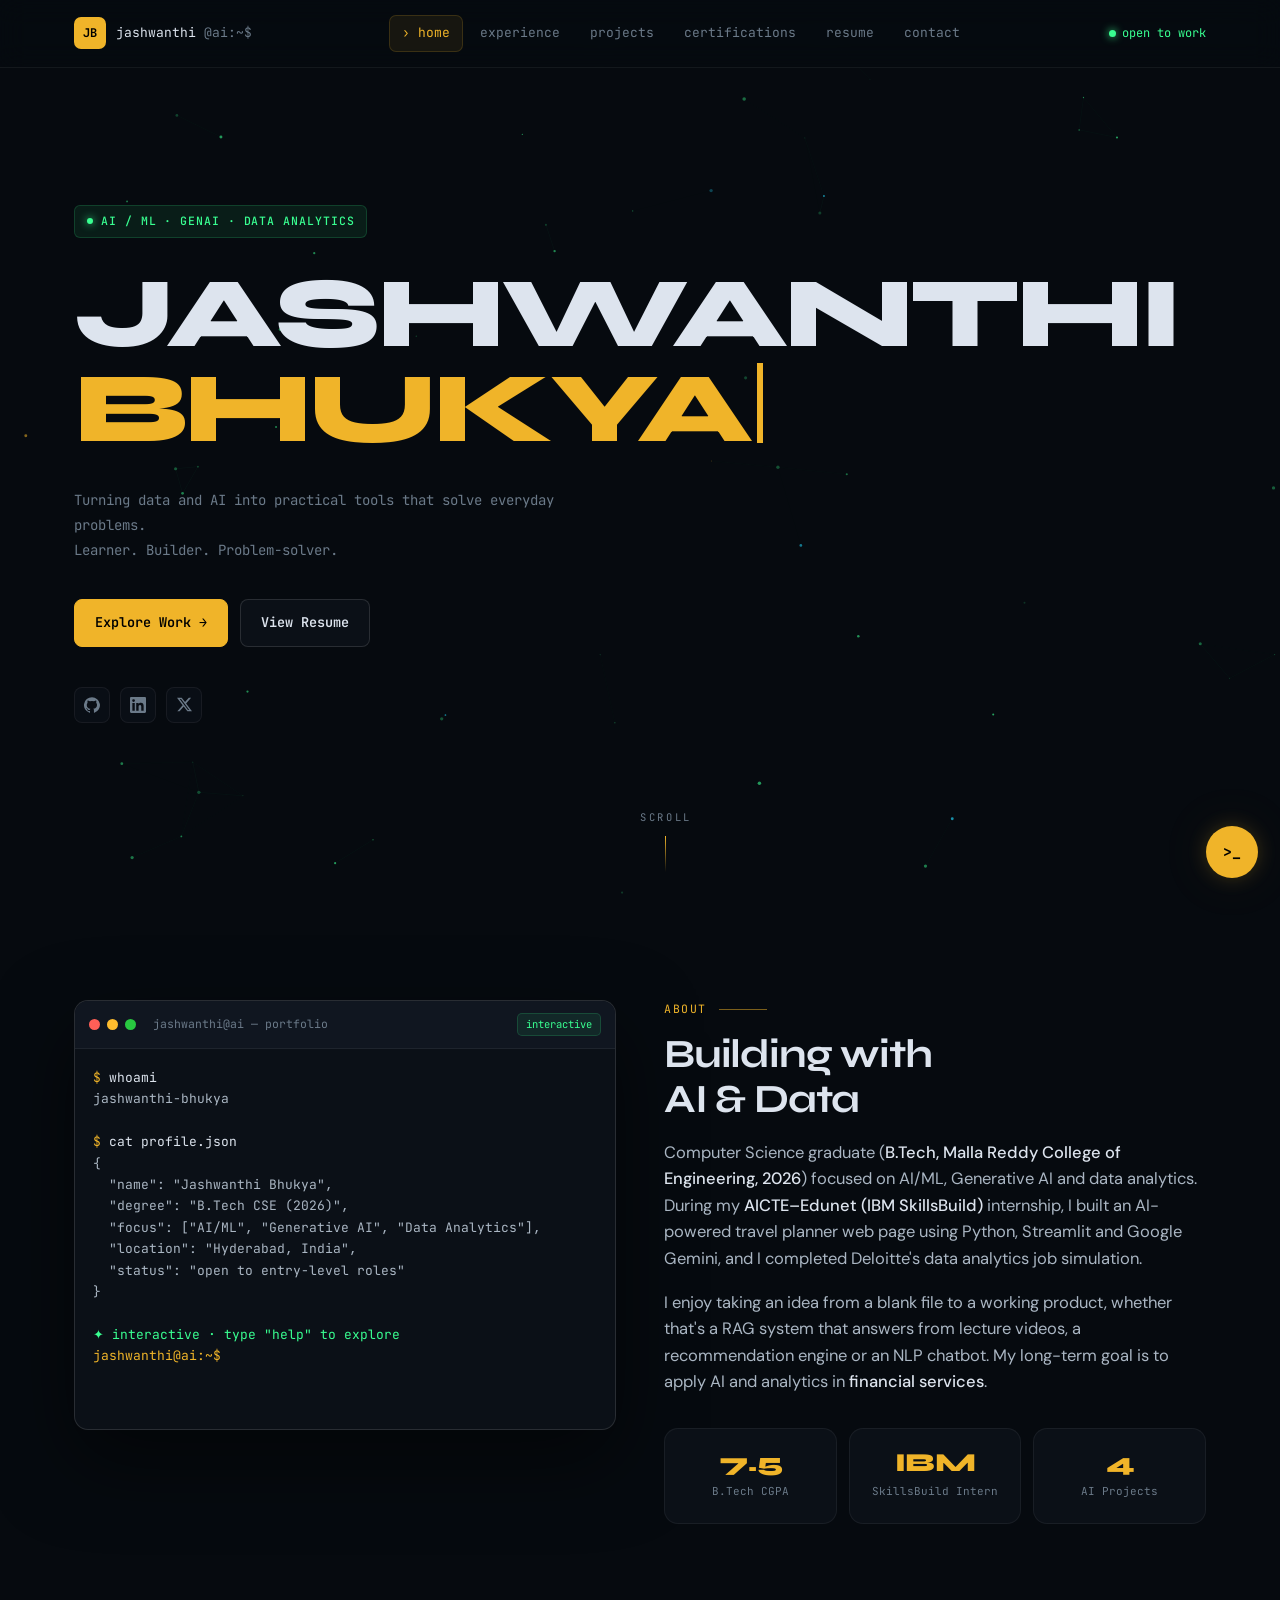
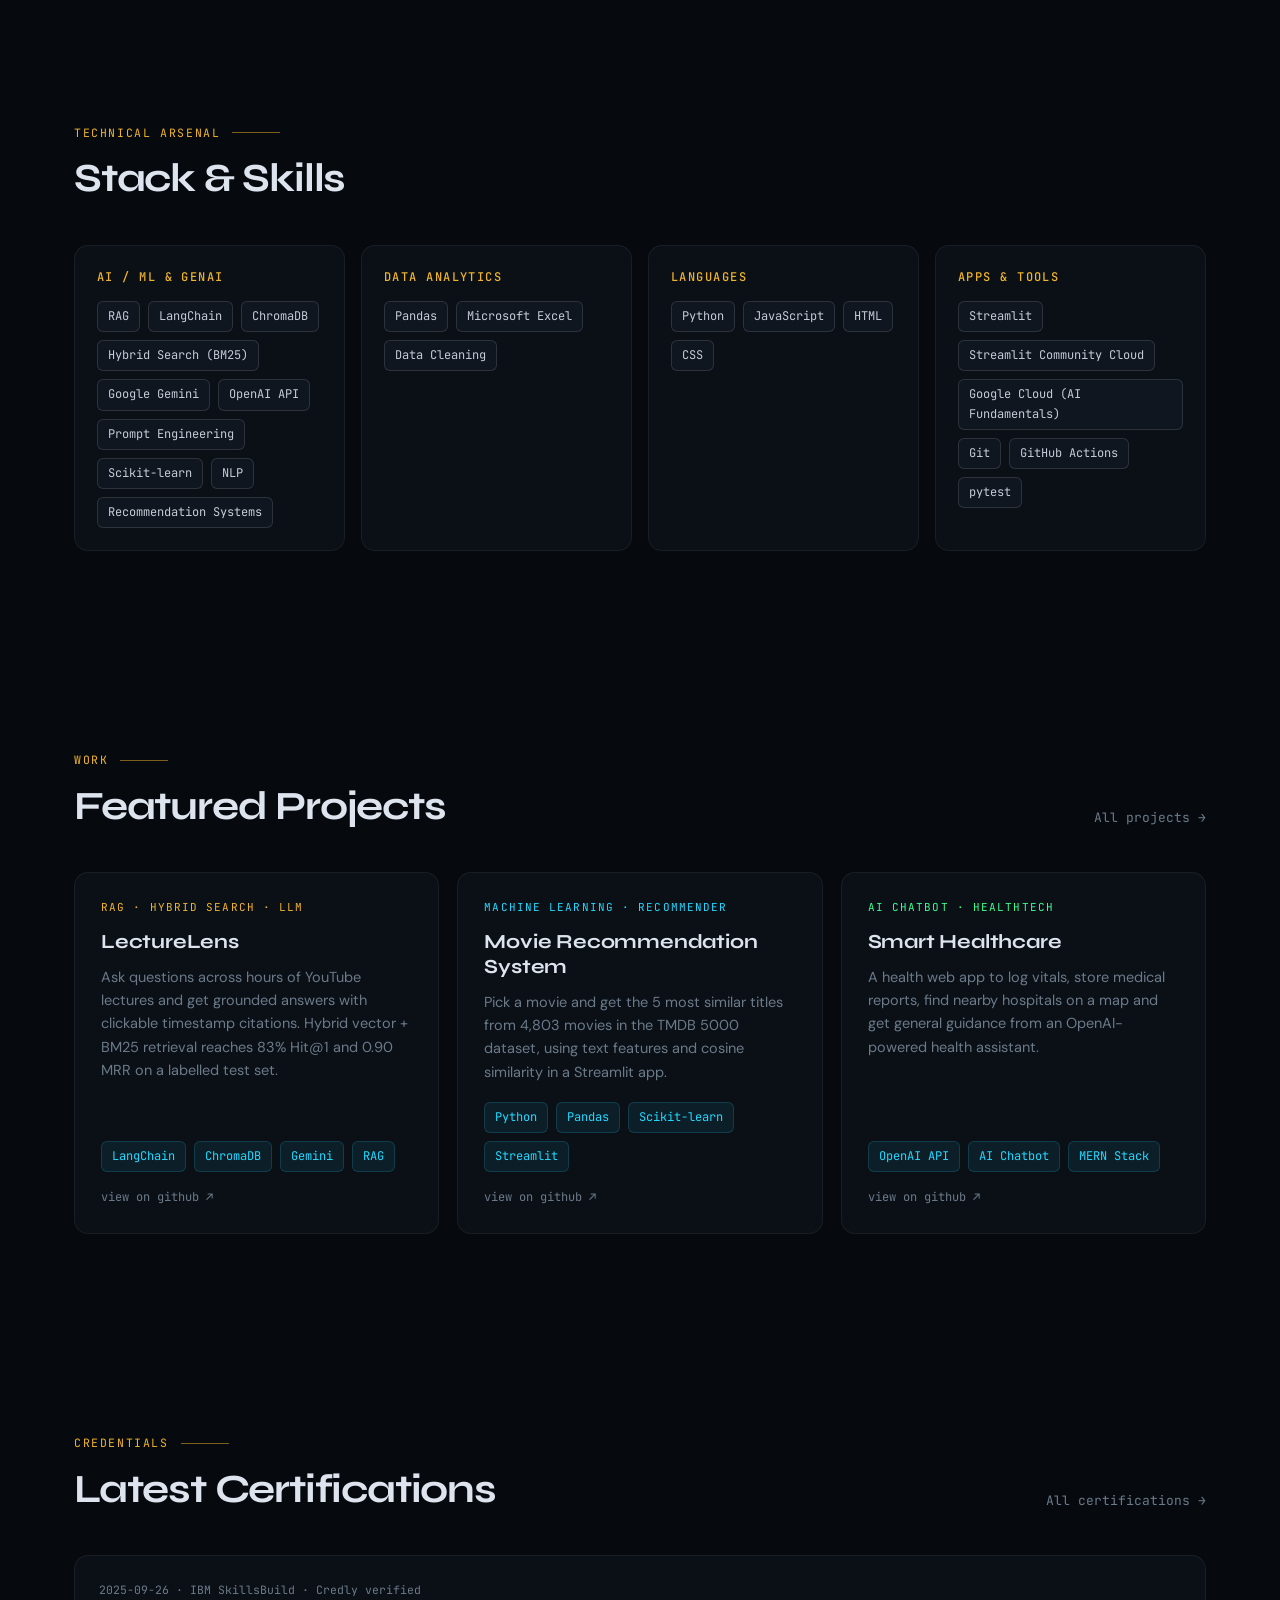
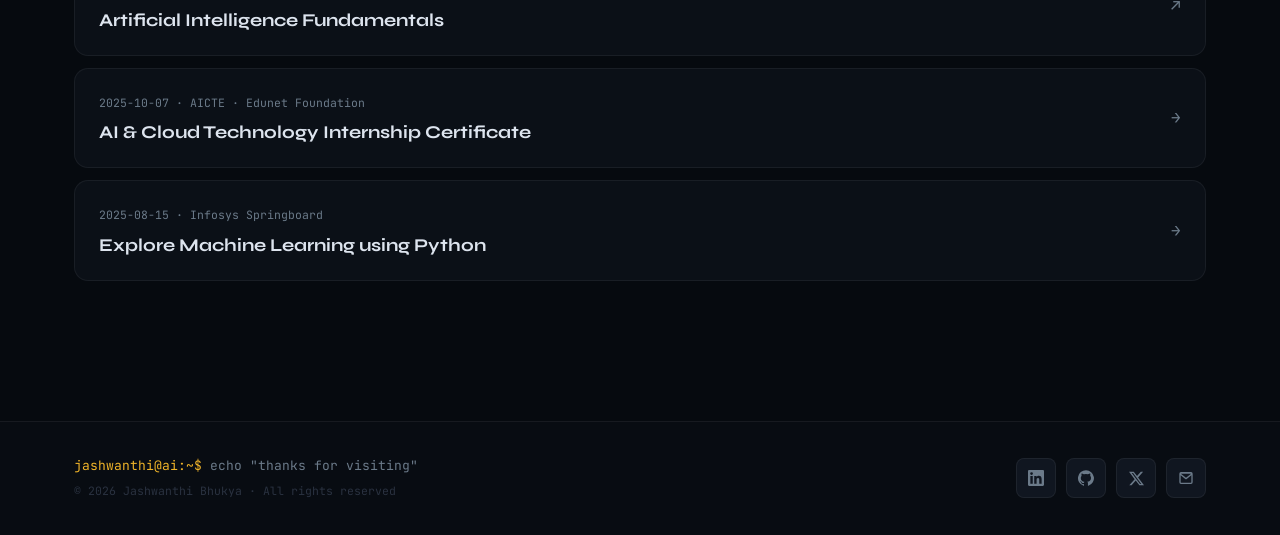
==== commit 1b144e55: "Add Tusk J tab icon" ====
--- a/index.html
+++ b/index.html
@@ -7,7 +7,7 @@
 <meta name="description" content="Jashwanthi Bhukya – 2026 Computer Science graduate building with AI/ML, Generative AI and data analytics. Based in Hyderabad, open to roles in Hyderabad, Bengaluru and across India.">
 <meta property="og:title" content="Jashwanthi Bhukya | AI/ML, GenAI & Data Analytics">
 <meta property="og:description" content="Turning data and AI into practical tools that solve everyday problems.">
-<link rel="icon" href="data:image/svg+xml,%3Csvg xmlns='http://www.w3.org/2000/svg' viewBox='0 0 32 32'%3E%3Crect width='32' height='32' rx='7' fill='%23f0b429'/%3E%3Ctext x='16' y='21' font-family='monospace' font-size='13' font-weight='700' text-anchor='middle' fill='%23000'%3EJB%3C/text%3E%3C/svg%3E">
+<link rel="icon" href="data:image/svg+xml,%3Csvg xmlns='http://www.w3.org/2000/svg' viewBox='0 0 64 64'%3E%3Ccircle cx='32' cy='32' r='32' fill='%230e2350'/%3E%3Cpath d='M40 12 C40 30 38 44 28 50 C22 53 17 50 16 45 C22 48 27 45 30 38 C33 30 34 22 34 12 Z' fill='%23f0b429'/%3E%3C/svg%3E">
 <link rel="preconnect" href="https://fonts.googleapis.com">
 <link rel="preconnect" href="https://fonts.gstatic.com" crossorigin>
 <link href="https://fonts.googleapis.com/css2?family=Syne:wght@600;700;800&family=JetBrains+Mono:wght@400;500;600;700&family=DM+Sans:opsz,wght@9..40,300;9..40,400;9..40,500&display=swap" rel="stylesheet">
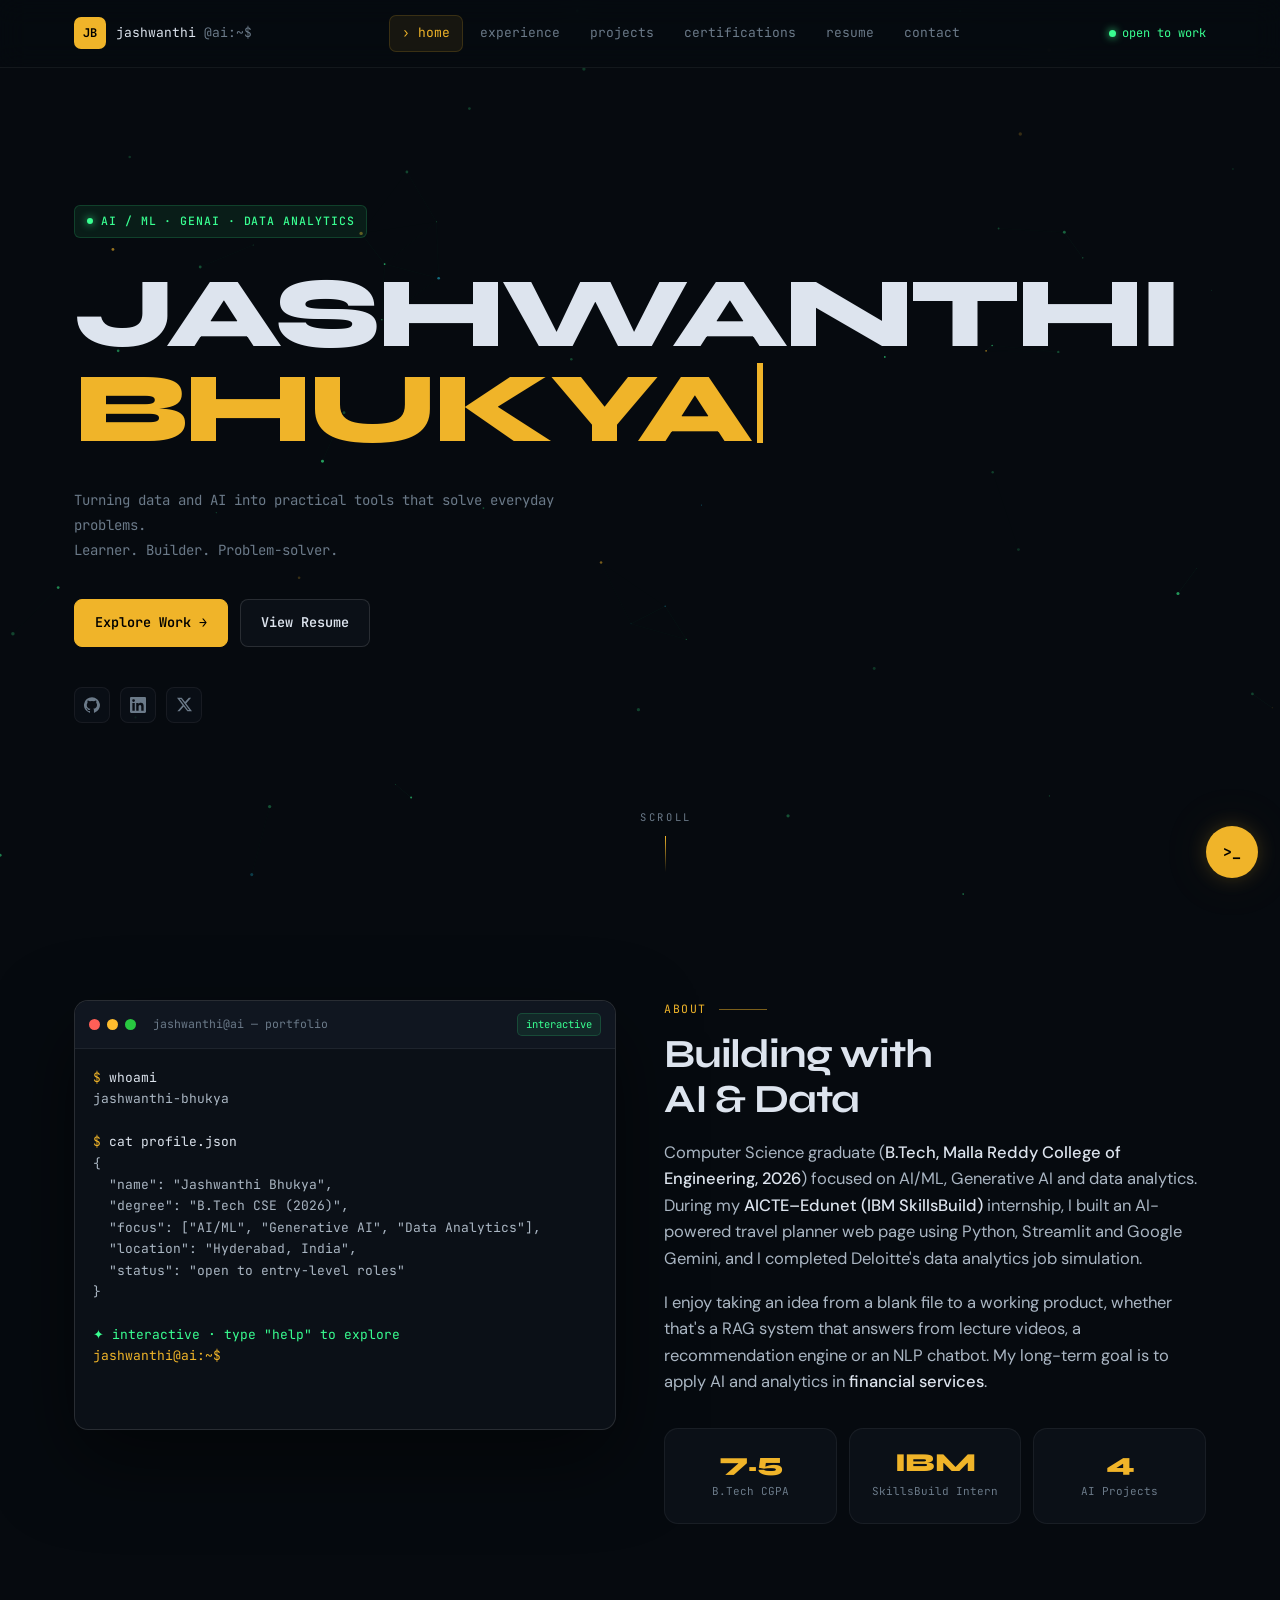
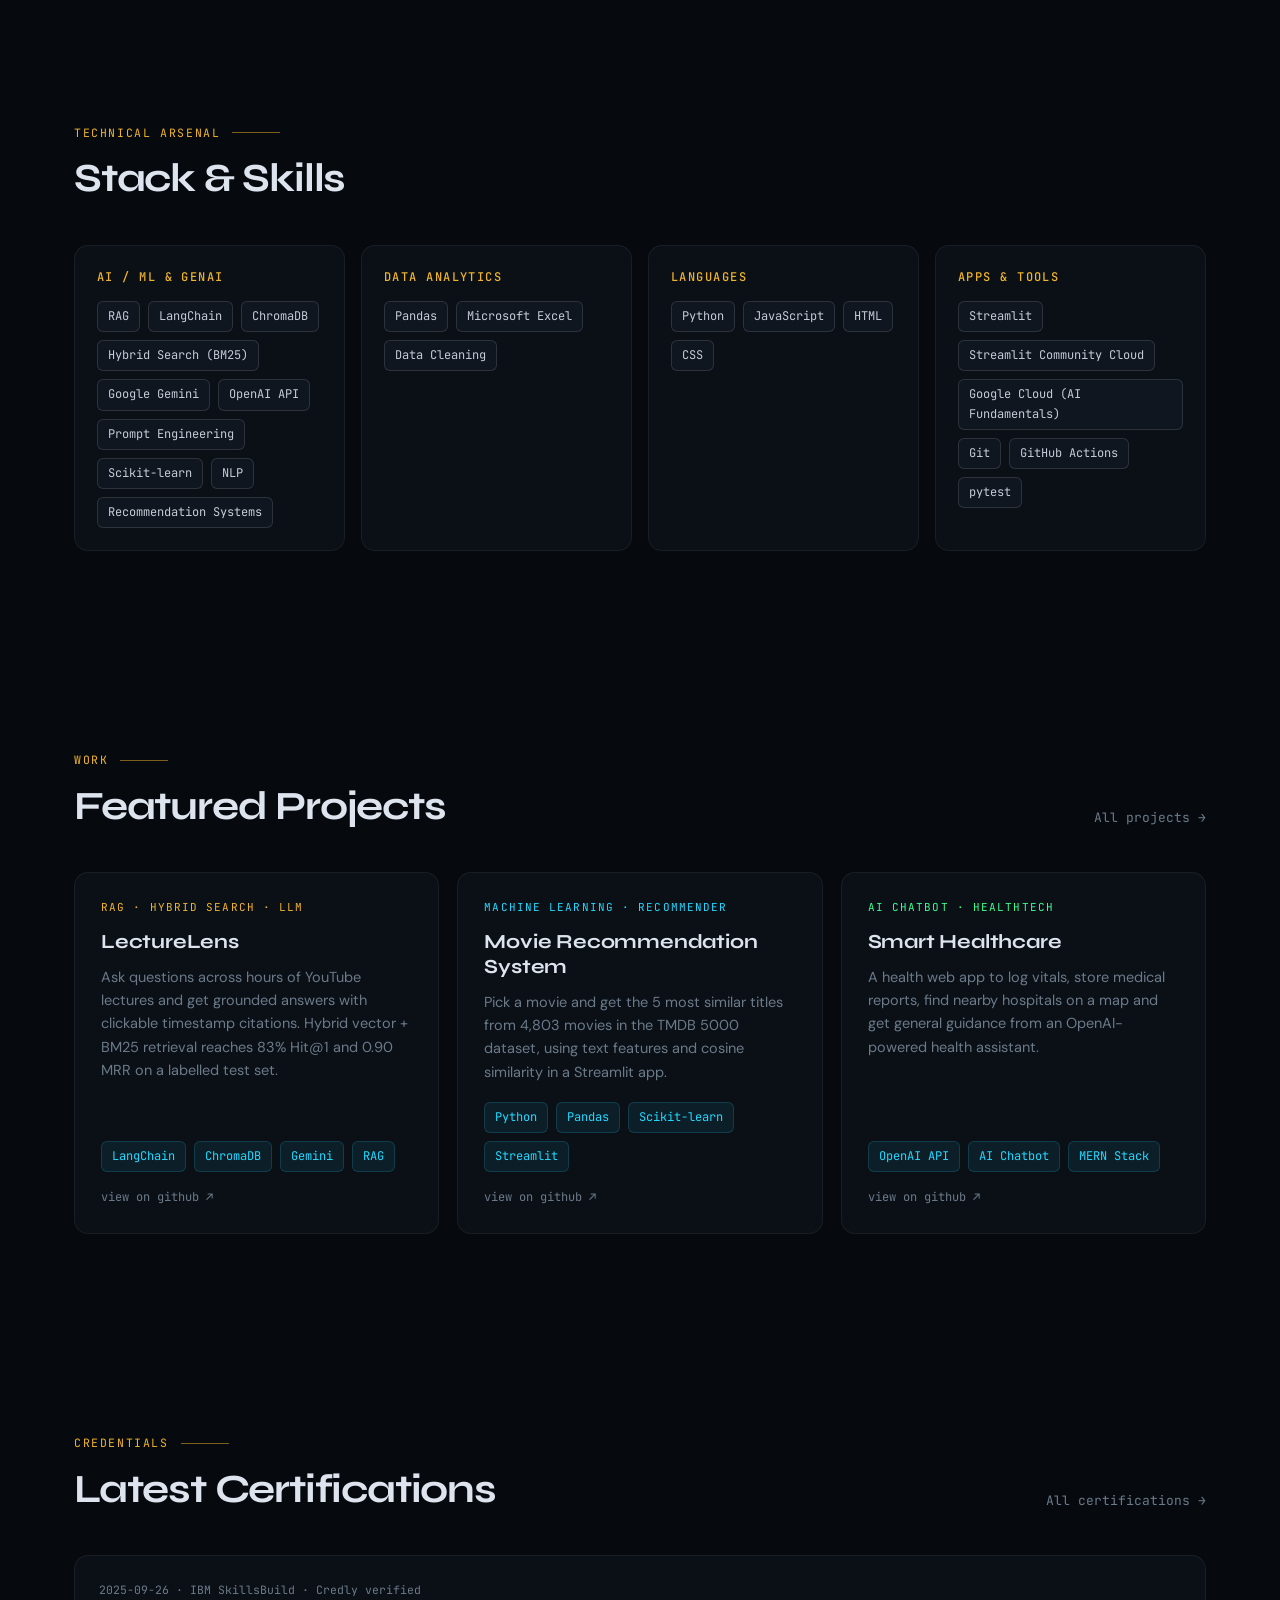
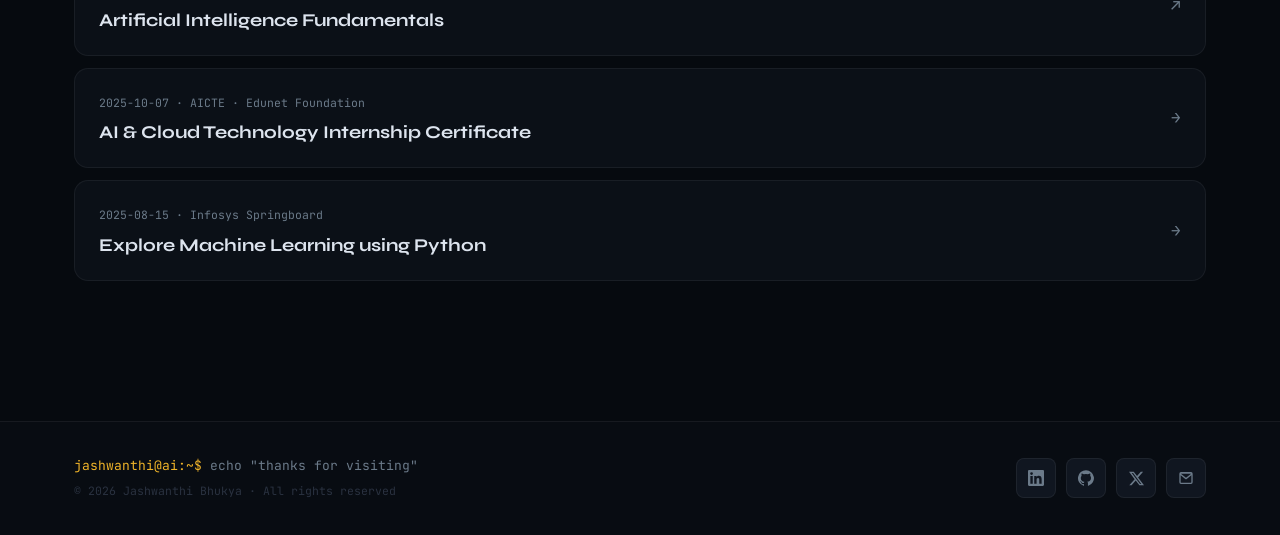
==== commit 6fe4d9a5: "Add real favicon files" ====
--- a/index.html
+++ b/index.html
@@ -7,7 +7,10 @@
 <meta name="description" content="Jashwanthi Bhukya – 2026 Computer Science graduate building with AI/ML, Generative AI and data analytics. Based in Hyderabad, open to roles in Hyderabad, Bengaluru and across India.">
 <meta property="og:title" content="Jashwanthi Bhukya | AI/ML, GenAI & Data Analytics">
 <meta property="og:description" content="Turning data and AI into practical tools that solve everyday problems.">
-<link rel="icon" href="data:image/svg+xml,%3Csvg xmlns='http://www.w3.org/2000/svg' viewBox='0 0 64 64'%3E%3Ccircle cx='32' cy='32' r='32' fill='%230e2350'/%3E%3Cpath d='M40 12 C40 30 38 44 28 50 C22 53 17 50 16 45 C22 48 27 45 30 38 C33 30 34 22 34 12 Z' fill='%23f0b429'/%3E%3C/svg%3E">
+<link rel="icon" type="image/svg+xml" href="favicon.svg?v=2">
+<link rel="icon" type="image/png" sizes="32x32" href="favicon-32.png?v=2">
+<link rel="shortcut icon" href="favicon.ico?v=2">
+<link rel="apple-touch-icon" href="apple-touch-icon.png?v=2">
 <link rel="preconnect" href="https://fonts.googleapis.com">
 <link rel="preconnect" href="https://fonts.gstatic.com" crossorigin>
 <link href="https://fonts.googleapis.com/css2?family=Syne:wght@600;700;800&family=JetBrains+Mono:wght@400;500;600;700&family=DM+Sans:opsz,wght@9..40,300;9..40,400;9..40,500&display=swap" rel="stylesheet">
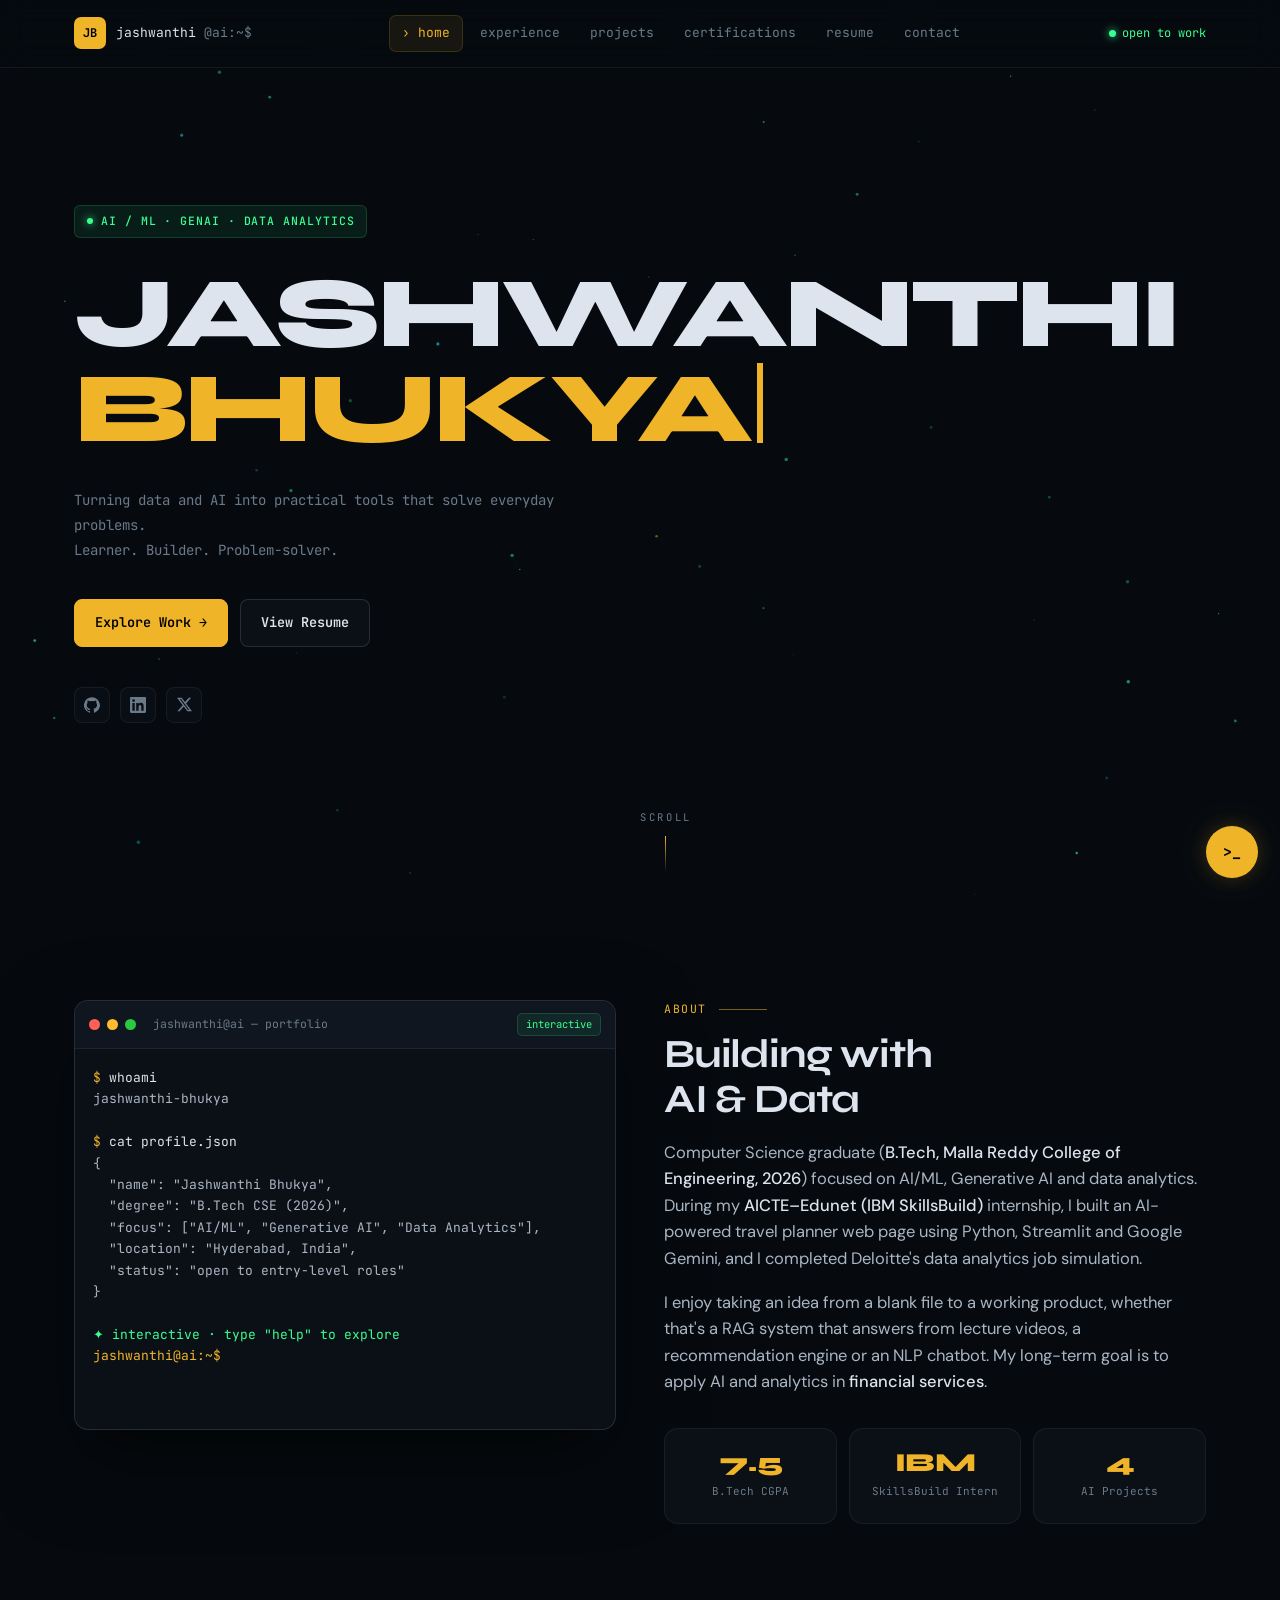
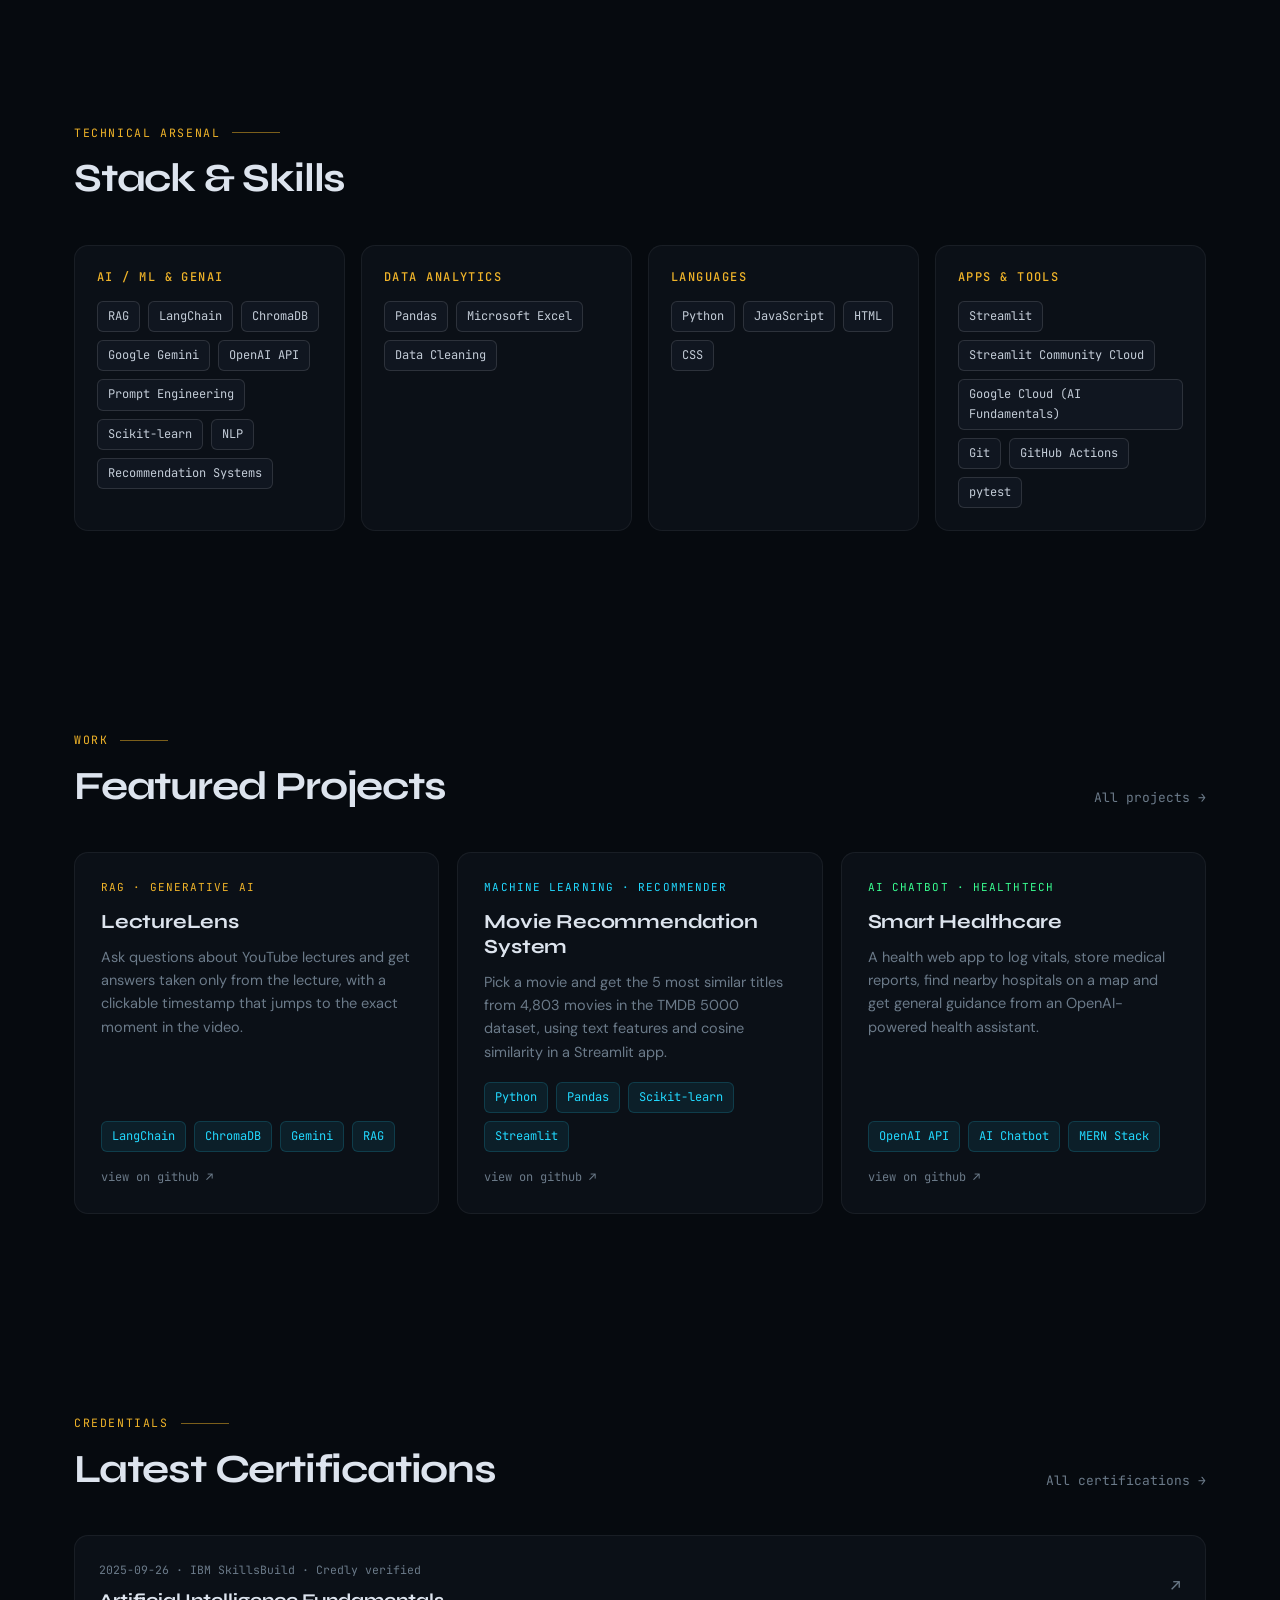
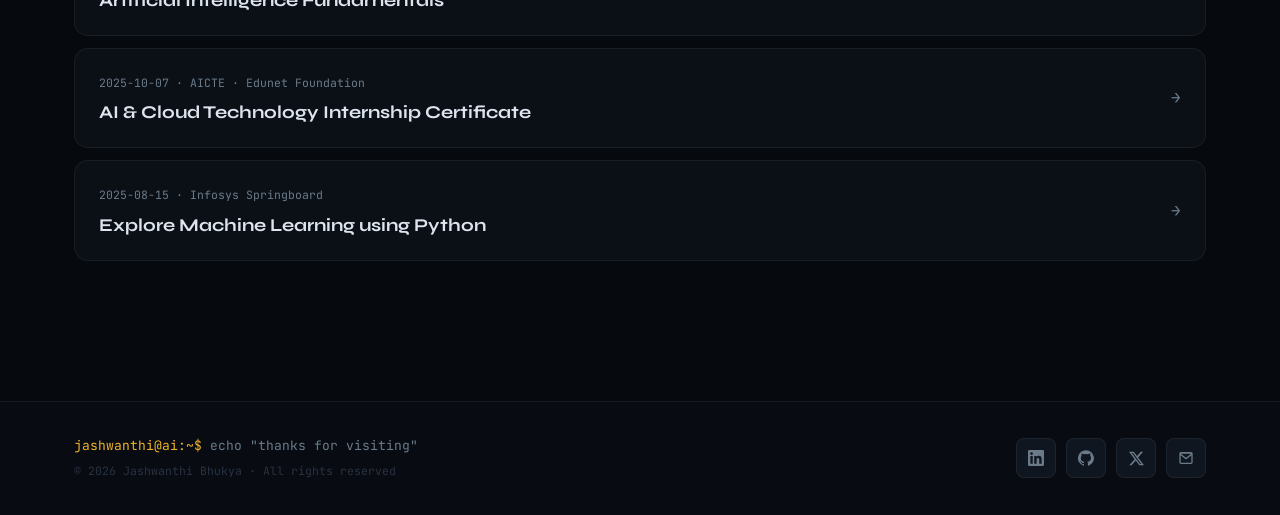
==== commit a93b52b1: "Add files via upload" ====
--- a/index.html
+++ b/index.html
@@ -63,7 +63,7 @@
   <div class="container">
     <div class="section-head reveal"><div><span class="label">Technical Arsenal</span><h2>Stack &amp; Skills</h2></div></div>
     <div class="stack-grid">
-      <div class="stack-card reveal"><h3>AI / ML &amp; GENAI</h3><div class="chips"><span class="chip">RAG</span><span class="chip">LangChain</span><span class="chip">ChromaDB</span><span class="chip">Hybrid Search (BM25)</span><span class="chip">Google Gemini</span><span class="chip">OpenAI API</span><span class="chip">Prompt Engineering</span><span class="chip">Scikit-learn</span><span class="chip">NLP</span><span class="chip">Recommendation Systems</span></div></div>
+      <div class="stack-card reveal"><h3>AI / ML &amp; GENAI</h3><div class="chips"><span class="chip">RAG</span><span class="chip">LangChain</span><span class="chip">ChromaDB</span><span class="chip">Google Gemini</span><span class="chip">OpenAI API</span><span class="chip">Prompt Engineering</span><span class="chip">Scikit-learn</span><span class="chip">NLP</span><span class="chip">Recommendation Systems</span></div></div>
       <div class="stack-card reveal"><h3>DATA ANALYTICS</h3><div class="chips"><span class="chip">Pandas</span><span class="chip">Microsoft Excel</span><span class="chip">Data Cleaning</span></div></div>
       <div class="stack-card reveal"><h3>LANGUAGES</h3><div class="chips"><span class="chip">Python</span><span class="chip">JavaScript</span><span class="chip">HTML</span><span class="chip">CSS</span></div></div>
       <div class="stack-card reveal"><h3>APPS &amp; TOOLS</h3><div class="chips"><span class="chip">Streamlit</span><span class="chip">Streamlit Community Cloud</span><span class="chip">Google Cloud (AI Fundamentals)</span><span class="chip">Git</span><span class="chip">GitHub Actions</span><span class="chip">pytest</span></div></div>
@@ -80,9 +80,9 @@
     </div>
     <div class="project-grid">
       <a class="project reveal" href="https://github.com/bhukyajashwanthi/lecturelens" target="_blank" rel="noopener">
-        <span class="cat">RAG · Hybrid Search · LLM</span>
+        <span class="cat">RAG · Generative AI</span>
         <h3>LectureLens</h3>
-        <p>Ask questions across hours of YouTube lectures and get grounded answers with clickable timestamp citations. Hybrid vector + BM25 retrieval reaches 83% Hit@1 and 0.90 MRR on a labelled test set.</p>
+        <p>Ask questions about YouTube lectures and get answers taken only from the lecture, with a clickable timestamp that jumps to the exact moment in the video.</p>
         <div class="chips"><span class="chip">LangChain</span><span class="chip">ChromaDB</span><span class="chip">Gemini</span><span class="chip">RAG</span></div>
         <span class="go">view on github ↗</span>
       </a>
